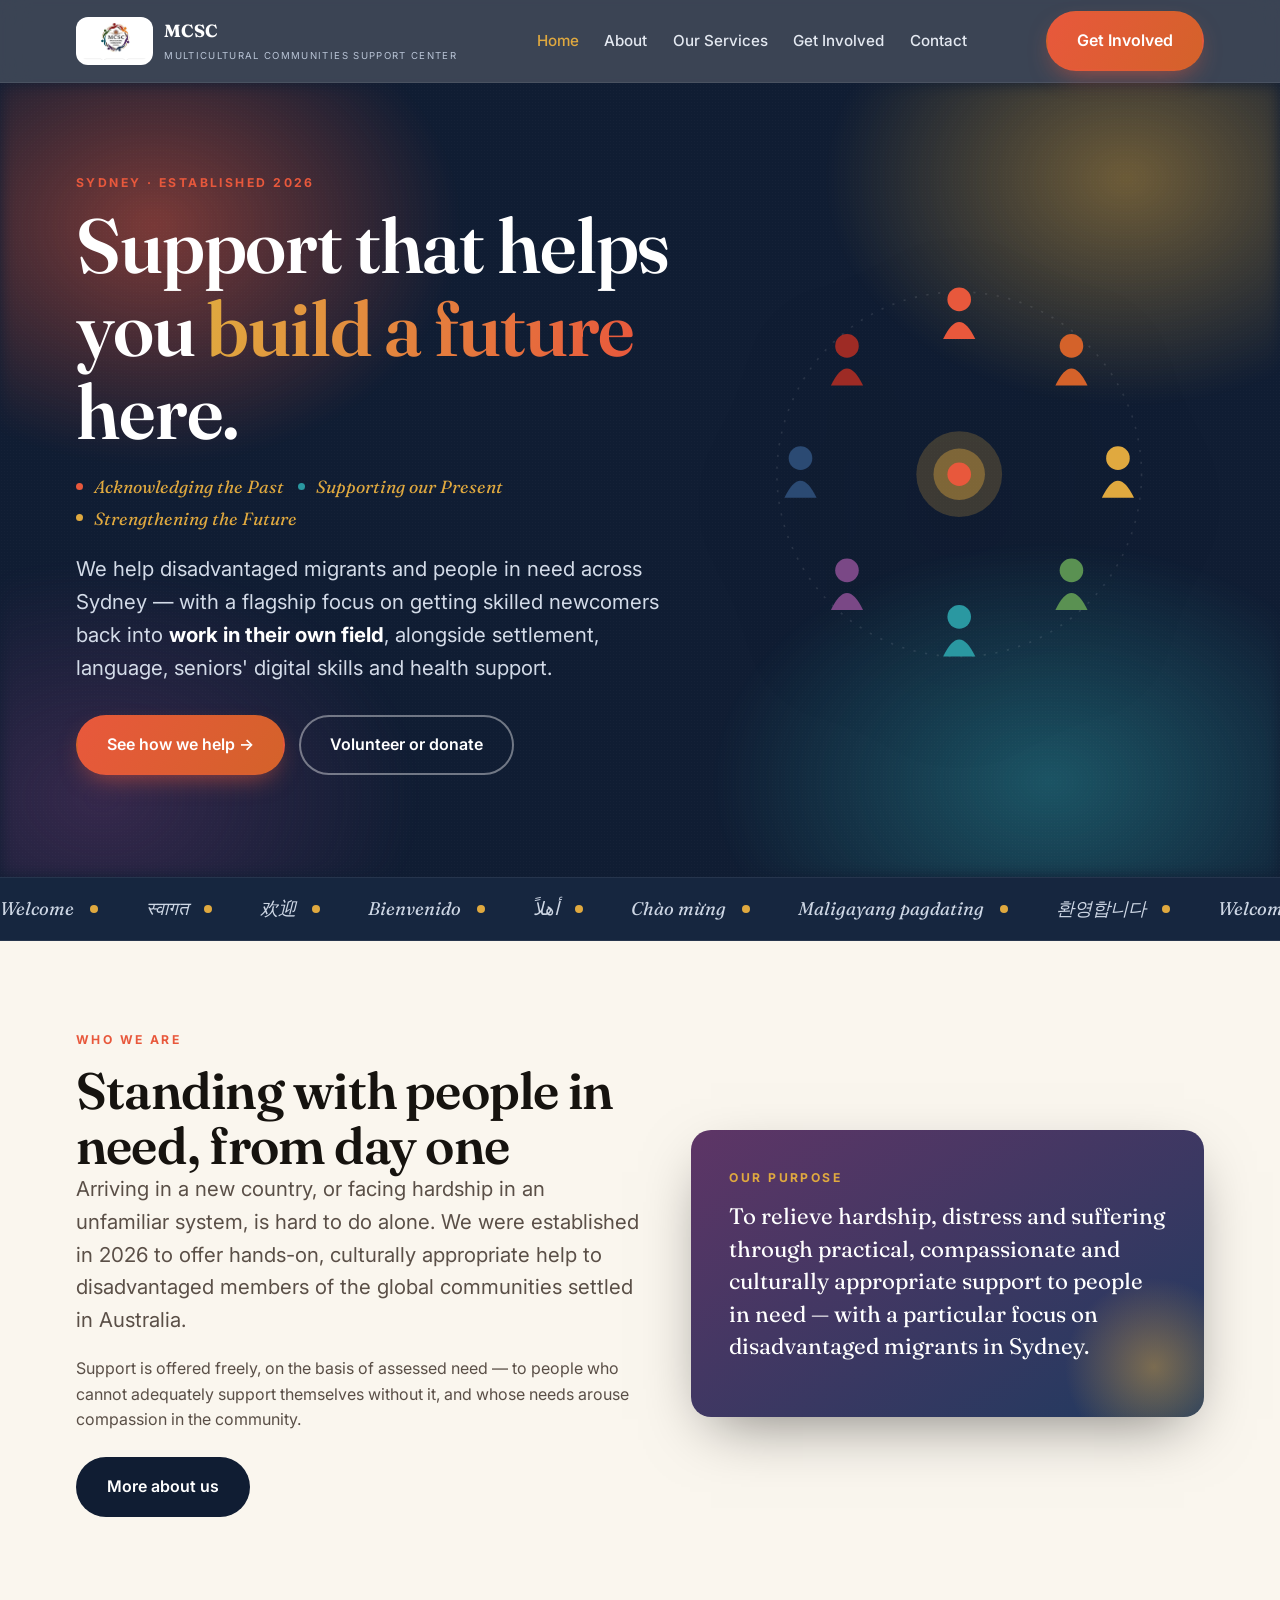
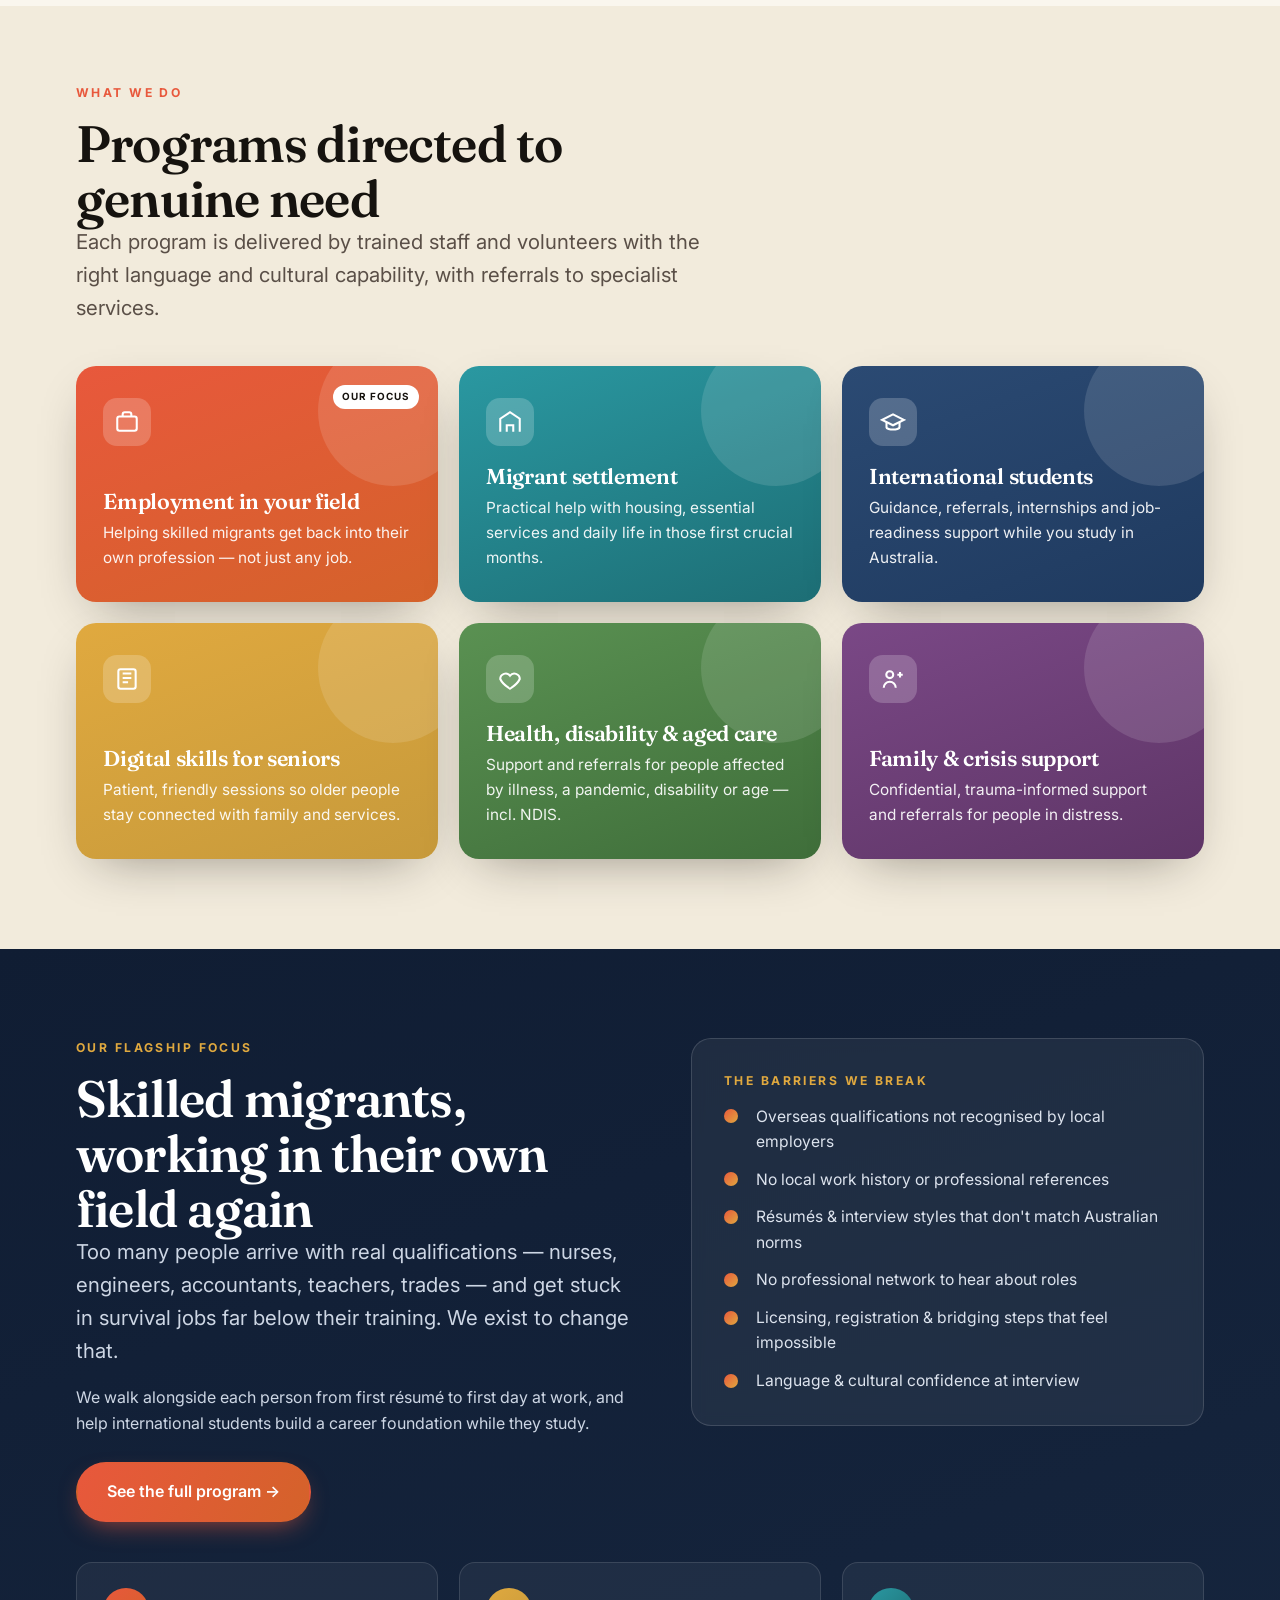
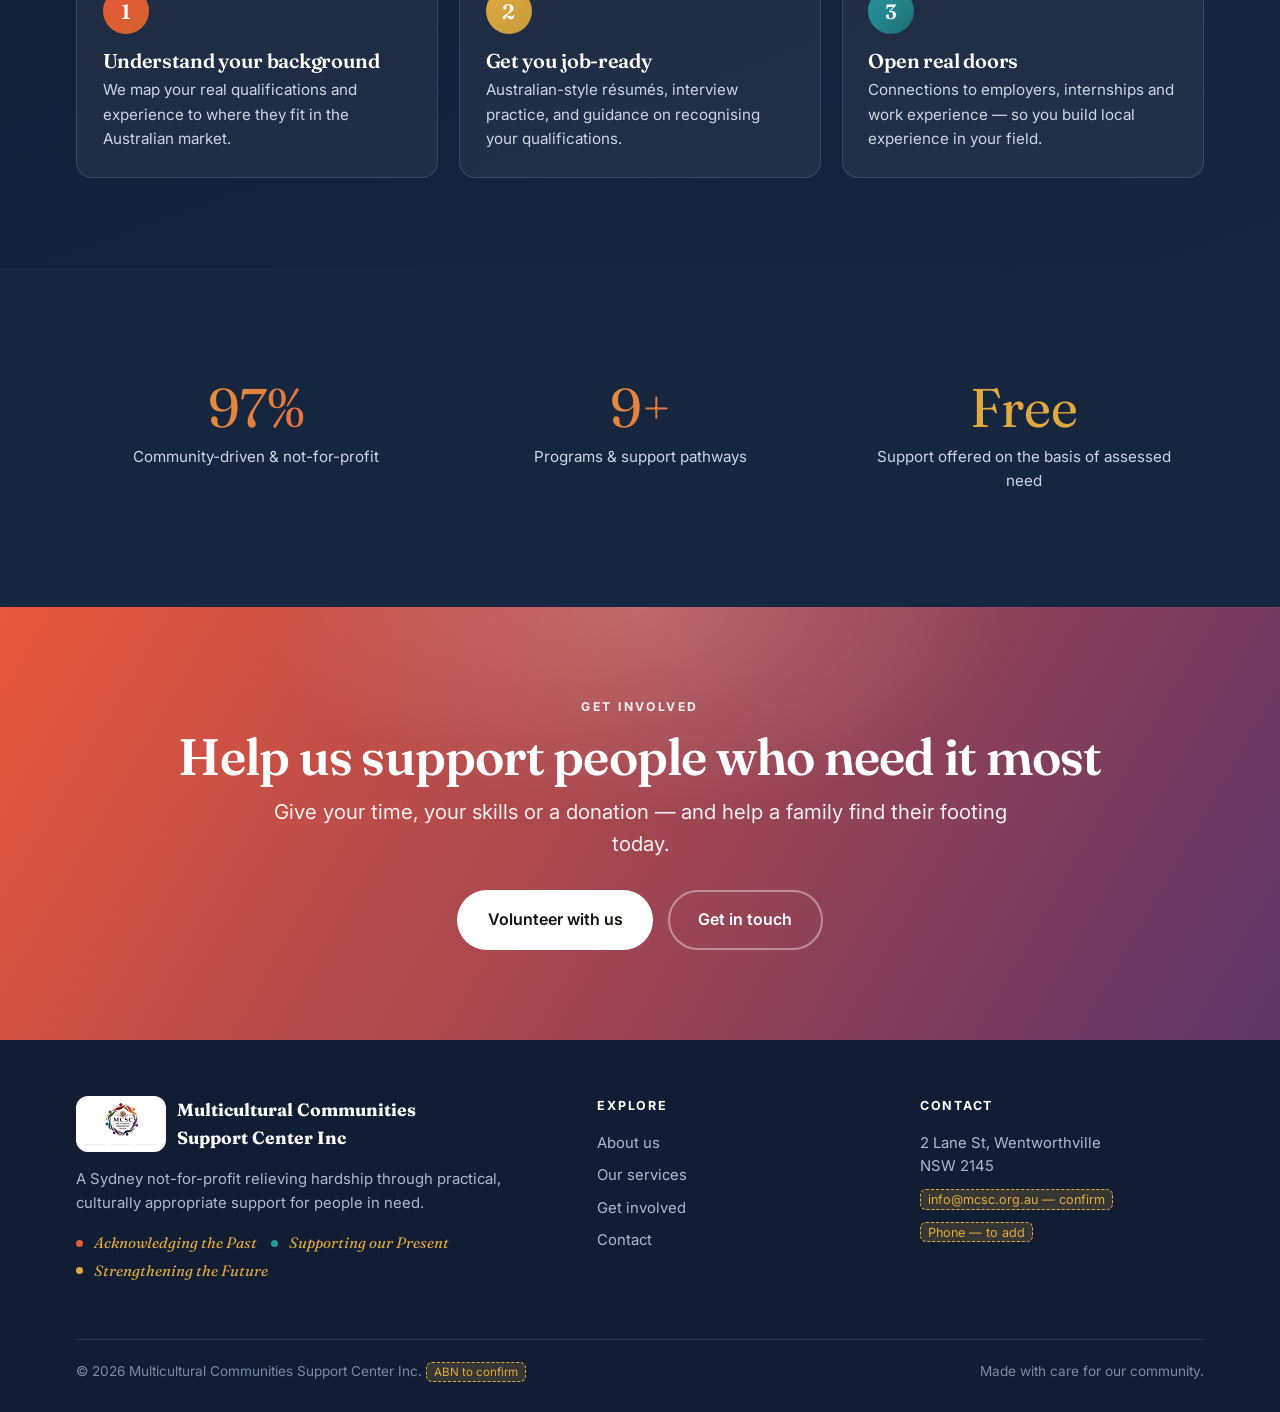
==== index.html @ 93ee3af5 "MCSC website — premium vibrant build, all 5 pages" ====
<!DOCTYPE html>
<html lang="en">
<head>
<meta charset="UTF-8">
<meta name="viewport" content="width=device-width, initial-scale=1">
<title>Multicultural Communities Support Center Inc — Sydney</title>
<meta name="description" content="A vibrant Sydney community organisation helping migrants and people in need — with a flagship focus on helping new arrivals find work in their own field.">
<link rel="preconnect" href="https://fonts.googleapis.com">
<link rel="preconnect" href="https://fonts.gstatic.com" crossorigin>
<link href="https://fonts.googleapis.com/css2?family=Fraunces:opsz,wght@9..144,400;9..144,500;9..144,600;9..144,700&family=Inter:wght@400;500;600;700&display=swap" rel="stylesheet">
<link rel="stylesheet" href="assets/style2.css">
<link rel="icon" href="assets/logo.png">
</head>
<body>

<header class="site-header">
  <nav class="nav" aria-label="Primary">
    <a class="brand" href="index.html">
      <img src="assets/logo.png" alt="MCSC logo">
      <span><b>MCSC</b><small>Multicultural Communities Support Center</small></span>
    </a>
    <ul class="nav-links">
      <li><a href="index.html" class="active">Home</a></li>
      <li><a href="about.html">About</a></li>
      <li><a href="services.html">Our Services</a></li>
      <li><a href="get-involved.html">Get Involved</a></li>
      <li><a href="contact.html">Contact</a></li>
    </ul>
    <a class="btn btn-primary" href="get-involved.html">Get Involved</a>
    <button class="nav-toggle" aria-label="Menu"><span></span><span></span><span></span></button>
  </nav>
</header>

<!-- HERO -->
<div class="hero">
  <div class="mesh"></div>
  <div class="grain"></div>
  <div class="wrap">
    <div>
      <p class="eyebrow">Sydney · Established 2026</p>
      <h1>Support that helps you <span class="accent">build a future</span> here.</h1>
      <p class="motto"><span>Acknowledging the Past</span><span>Supporting our Present</span><span>Strengthening the Future</span></p>
      <p class="lead">We help disadvantaged migrants and people in need across Sydney — with a flagship focus on getting skilled newcomers back into <strong style="color:#fff">work in their own field</strong>, alongside settlement, language, seniors' digital skills and health support.</p>
      <div class="hero-cta">
        <a class="btn btn-primary" href="services.html">See how we help →</a>
        <a class="btn btn-ghost" href="get-involved.html">Volunteer or donate</a>
      </div>
    </div>
    <div class="hero-art" aria-hidden="true">
      <svg viewBox="0 0 420 420" xmlns="http://www.w3.org/2000/svg" role="img" aria-label="A circle of people around a central eye, echoing the MCSC logo">
        <circle cx="210" cy="210" r="170" fill="none" stroke="rgba(255,255,255,.10)" stroke-width="1.5" stroke-dasharray="2 9"/>
        <g class="eye-core" style="transform-box:fill-box;transform-origin:center">
          <circle cx="210" cy="210" r="40" fill="#e0a93f" opacity=".22"/>
          <circle cx="210" cy="210" r="24" fill="#e0a93f" opacity=".4"/>
          <circle cx="210" cy="210" r="11" fill="#e8583c"/>
        </g>
        <g id="ring-people"></g>
      </svg>
    </div>
  </div>
</div>

<!-- CULTURE MARQUEE -->
<div class="strip" aria-hidden="true">
  <div class="track">
    <span>Welcome</span><span>स्वागत</span><span>欢迎</span><span>Bienvenido</span><span>أهلاً</span><span>Chào mừng</span><span>Maligayang pagdating</span><span>환영합니다</span>
    <span>Welcome</span><span>स्वागत</span><span>欢迎</span><span>Bienvenido</span><span>أهلاً</span><span>Chào mừng</span><span>Maligayang pagdating</span><span>환영합니다</span>
  </div>
</div>

<!-- WELCOME -->
<section>
  <div class="wrap split reveal">
    <div>
      <p class="eyebrow">Who we are</p>
      <h2>Standing with people in need, from day one</h2>
      <p class="lead" style="margin-bottom:1.2rem">Arriving in a new country, or facing hardship in an unfamiliar system, is hard to do alone. We were established in 2026 to offer hands-on, culturally appropriate help to disadvantaged members of the global communities settled in Australia.</p>
      <p style="color:var(--ink-soft)">Support is offered freely, on the basis of assessed need — to people who cannot adequately support themselves without it, and whose needs arouse compassion in the community.</p>
      <a class="btn btn-dark" href="about.html" style="margin-top:.5rem">More about us</a>
    </div>
    <div class="purpose-card">
      <p class="eyebrow">Our purpose</p>
      <p class="q">To relieve hardship, distress and suffering through practical, compassionate and culturally appropriate support to people in need — with a particular focus on disadvantaged migrants in Sydney.</p>
    </div>
  </div>
</section>

<!-- PROGRAM TILES -->
<section style="background:var(--paper-2);padding-top:clamp(3rem,6vw,5rem)">
  <div class="wrap">
    <div class="section-head reveal">
      <p class="eyebrow">What we do</p>
      <h2>Programs directed to genuine need</h2>
      <p class="lead">Each program is delivered by trained staff and volunteers with the right language and cultural capability, with referrals to specialist services.</p>
    </div>
    <div class="tiles reveal">
      <a class="tile t-orange" href="services.html#employment">
        <span class="badge">Our focus</span>
        <div class="ic"><svg viewBox="0 0 24 24" fill="none" stroke-width="1.9"><rect x="3" y="7" width="18" height="13" rx="2"/><path d="M8 7V5a2 2 0 0 1 2-2h4a2 2 0 0 1 2 2v2"/></svg></div>
        <h3>Employment in your field</h3>
        <p>Helping skilled migrants get back into their own profession — not just any job.</p>
      </a>
      <a class="tile t-teal" href="services.html">
        <div class="ic"><svg viewBox="0 0 24 24" fill="none" stroke-width="1.9"><path d="M3 21V9l9-6 9 6v12"/><path d="M9 21v-6h6v6"/></svg></div>
        <h3>Migrant settlement</h3>
        <p>Practical help with housing, essential services and daily life in those first crucial months.</p>
      </a>
      <a class="tile t-navy" href="services.html">
        <div class="ic"><svg viewBox="0 0 24 24" fill="none" stroke-width="1.9"><path d="M22 10L12 5 2 10l10 5 10-5z"/><path d="M6 12v5c0 1 3 2 6 2s6-1 6-2v-5"/></svg></div>
        <h3>International students</h3>
        <p>Guidance, referrals, internships and job-readiness support while you study in Australia.</p>
      </a>
      <a class="tile t-gold" href="services.html">
        <div class="ic"><svg viewBox="0 0 24 24" fill="none" stroke-width="1.9"><rect x="4" y="3" width="16" height="18" rx="2"/><path d="M8 7h8M8 11h8M8 15h5"/></svg></div>
        <h3>Digital skills for seniors</h3>
        <p>Patient, friendly sessions so older people stay connected with family and services.</p>
      </a>
      <a class="tile t-green" href="services.html">
        <div class="ic"><svg viewBox="0 0 24 24" fill="none" stroke-width="1.9"><path d="M12 21s-7-4.5-9-9a5 5 0 0 1 9-3 5 5 0 0 1 9 3c-2 4.5-9 9-9 9z"/></svg></div>
        <h3>Health, disability &amp; aged care</h3>
        <p>Support and referrals for people affected by illness, a pandemic, disability or age — incl. NDIS.</p>
      </a>
      <a class="tile t-plum" href="services.html#family">
        <div class="ic"><svg viewBox="0 0 24 24" fill="none" stroke-width="1.9"><circle cx="9" cy="8" r="3.2"/><path d="M3.5 20a5.5 5.5 0 0 1 11 0"/><path d="M16 8h5M18.5 5.5v5"/></svg></div>
        <h3>Family &amp; crisis support</h3>
        <p>Confidential, trauma-informed support and referrals for people in distress.</p>
      </a>
    </div>
  </div>
</section>

<!-- EMPLOYMENT FLAGSHIP -->
<section class="flagship">
  <div class="wrap">
    <div class="split reveal" style="align-items:start">
      <div>
        <p class="eyebrow">Our flagship focus</p>
        <h2>Skilled migrants, working in their own field again</h2>
        <p class="lead" style="margin-bottom:1.1rem">Too many people arrive with real qualifications — nurses, engineers, accountants, teachers, trades — and get stuck in survival jobs far below their training. We exist to change that.</p>
        <p style="color:#cdd6e4">We walk alongside each person from first résumé to first day at work, and help international students build a career foundation while they study.</p>
        <a class="btn btn-primary" href="services.html#employment" style="margin-top:.6rem">See the full program →</a>
      </div>
      <div class="glass">
        <p class="eyebrow" style="color:var(--gold-b)">The barriers we break</p>
        <ul class="checklist">
          <li>Overseas qualifications not recognised by local employers</li>
          <li>No local work history or professional references</li>
          <li>Résumés &amp; interview styles that don't match Australian norms</li>
          <li>No professional network to hear about roles</li>
          <li>Licensing, registration &amp; bridging steps that feel impossible</li>
          <li>Language &amp; cultural confidence at interview</li>
        </ul>
      </div>
    </div>
    <div class="steps reveal">
      <div class="step-card"><div class="n">1</div><h3>Understand your background</h3><p>We map your real qualifications and experience to where they fit in the Australian market.</p></div>
      <div class="step-card"><div class="n">2</div><h3>Get you job-ready</h3><p>Australian-style résumés, interview practice, and guidance on recognising your qualifications.</p></div>
      <div class="step-card"><div class="n">3</div><h3>Open real doors</h3><p>Connections to employers, internships and work experience — so you build local experience in your field.</p></div>
    </div>
  </div>
</section>

<!-- STATS -->
<section style="background:var(--deep-2)">
  <div class="wrap reveal">
    <div class="stats">
      <div class="stat"><div class="n" data-count="100" data-suffix="%">0%</div><div class="l">Community-driven &amp; not-for-profit</div></div>
      <div class="stat"><div class="n" data-count="10" data-suffix="+">0+</div><div class="l">Programs &amp; support pathways</div></div>
      <div class="stat"><div class="n" style="-webkit-text-fill-color:initial;background:none;color:var(--gold-b)">Free</div><div class="l">Support offered on the basis of assessed need</div></div>
    </div>
  </div>
</section>

<!-- CTA -->
<section class="cta-band">
  <div class="wrap reveal">
    <p class="eyebrow" style="color:rgba(255,255,255,.9)">Get involved</p>
    <h2>Help us support people who need it most</h2>
    <p class="lead">Give your time, your skills or a donation — and help a family find their footing today.</p>
    <div class="cta-row">
      <a class="btn btn-dark" href="get-involved.html">Volunteer with us</a>
      <a class="btn btn-ghost" href="contact.html">Get in touch</a>
    </div>
  </div>
</section>

<!-- FOOTER -->
<footer class="site-footer">
  <div class="wrap">
    <div class="foot-grid">
      <div>
        <div class="foot-brand"><img src="assets/logo.png" alt="MCSC logo"><b>Multicultural Communities<br>Support Center Inc</b></div>
        <p>A Sydney not-for-profit relieving hardship through practical, culturally appropriate support for people in need.</p>
        <p class="motto" style="font-size:.95rem;color:var(--gold-b)"><span>Acknowledging the Past</span><span>Supporting our Present</span><span>Strengthening the Future</span></p>
      </div>
      <div>
        <h4>Explore</h4>
        <a href="about.html">About us</a><a href="services.html">Our services</a><a href="get-involved.html">Get involved</a><a href="contact.html">Contact</a>
      </div>
      <div>
        <h4>Contact</h4>
        <a href="#">2 Lane St, Wentworthville<br>NSW 2145</a>
        <a href="mailto:info@mcsc.org.au"><span class="todo">info@mcsc.org.au — confirm</span></a>
        <a href="tel:"><span class="todo">Phone — to add</span></a>
      </div>
    </div>
    <div class="foot-bottom">
      <span>© 2026 Multicultural Communities Support Center Inc. <span class="todo">ABN to confirm</span></span>
      <span>Made with care for our community.</span>
    </div>
  </div>
</footer>

<script src="assets/main2.js"></script>
</body>
</html>
---- assets/style2.css ----
/* ============================================================
   MCSC — v2 "premium vibrant cultural" design system
   ============================================================ */
:root{
  --red:#9e2b25; --coral:#e8583c; --orange:#d4622a; --gold:#c79a3b; --gold-b:#e0a93f;
  --green:#3f6e3a; --teal:#1d6e75; --teal-b:#2a98a1; --plum:#5e3566; --navy:#1f3a5f;
  --ink:#16130f; --ink-soft:#5a4f47;
  --paper:#faf6ee; --paper-2:#f2ebdc; --card:#fffdf9; --line:#e7ddca;
  --deep:#101d33;            /* premium dark base */
  --deep-2:#16263f;
  --maxw:1180px; --radius:20px;
  --shadow-sm:0 2px 8px rgba(20,16,12,.06);
  --shadow:0 18px 50px -22px rgba(20,16,12,.45);
  --shadow-c:0 22px 60px -20px rgba(0,0,0,.5);
  --serif:"Fraunces",Georgia,serif;
  --sans:"Inter",system-ui,-apple-system,Segoe UI,Roboto,sans-serif;
}
*{box-sizing:border-box}
html{scroll-behavior:smooth}
body{margin:0;font-family:var(--sans);color:var(--ink);background:var(--paper);line-height:1.6;-webkit-font-smoothing:antialiased;overflow-x:hidden}
@media (prefers-reduced-motion:reduce){html{scroll-behavior:auto}*{animation:none!important;transition:none!important}}
img{max-width:100%;display:block}
a{color:var(--teal);text-decoration:none}
a:hover{text-decoration:underline}

h1,h2,h3{font-family:var(--serif);font-weight:600;line-height:1.08;letter-spacing:-.015em;margin:0}
h1{font-size:clamp(2.6rem,6vw,5rem);font-weight:600}
h2{font-size:clamp(2rem,4vw,3.2rem)}
h3{font-size:1.25rem}
p{margin:0 0 1rem}
.wrap{max-width:var(--maxw);margin:0 auto;padding:0 26px}
.eyebrow{font-weight:700;font-size:.76rem;letter-spacing:.2em;text-transform:uppercase;margin:0 0 .8rem;color:var(--coral)}
.lead{font-size:clamp(1.05rem,1.6vw,1.3rem);color:var(--ink-soft);max-width:60ch;line-height:1.6}

/* ---- buttons ---- */
.btn{display:inline-flex;align-items:center;gap:.5rem;font-weight:600;font-size:1rem;
  padding:.95rem 1.8rem;border-radius:999px;border:2px solid transparent;cursor:pointer;
  transition:transform .18s ease,box-shadow .18s ease,background .18s ease}
.btn:hover{text-decoration:none;transform:translateY(-2px)}
.btn-primary{background:linear-gradient(120deg,var(--coral),var(--orange));color:#fff;box-shadow:0 10px 26px -10px rgba(232,88,60,.7)}
.btn-primary:hover{box-shadow:0 16px 34px -10px rgba(232,88,60,.8)}
.btn-ghost{background:transparent;color:#fff;border-color:rgba(255,255,255,.4)}
.btn-ghost:hover{border-color:#fff;background:rgba(255,255,255,.08)}
.btn-dark{background:var(--deep);color:#fff}
.btn-dark:hover{background:var(--deep-2)}

/* ---- header ---- */
.site-header{position:sticky;top:0;z-index:60;background:rgba(16,29,51,.82);backdrop-filter:blur(14px) saturate(140%);border-bottom:1px solid rgba(255,255,255,.08)}
.nav{display:flex;align-items:center;justify-content:space-between;gap:1rem;max-width:var(--maxw);margin:0 auto;padding:.7rem 26px}
.brand{display:flex;align-items:center;gap:.7rem;color:#fff}
.brand:hover{text-decoration:none}
.brand img{height:48px;background:#fff;border-radius:12px;padding:5px}
.brand b{font-family:var(--serif);font-size:1.1rem;line-height:1;color:#fff}
.brand small{display:block;font-size:.6rem;letter-spacing:.14em;text-transform:uppercase;color:#b9c4d6;margin-top:4px}
.nav-links{display:flex;gap:1.6rem;list-style:none;margin:0;padding:0}
.nav-links a{color:#e4e9f1;font-size:.95rem;font-weight:500}
.nav-links a:hover,.nav-links a.active{color:var(--gold-b);text-decoration:none}
.nav-toggle{display:none;background:none;border:0;cursor:pointer;padding:8px}
.nav-toggle span{display:block;width:24px;height:2px;background:#fff;margin:5px 0;transition:.2s}
@media(max-width:920px){
  .nav-links,.nav .btn{display:none}
  .nav-toggle{display:block}
  .nav.open .nav-links{display:flex;flex-direction:column;position:absolute;top:100%;left:0;right:0;background:var(--deep);padding:1.2rem 26px;gap:1.1rem;border-bottom:1px solid rgba(255,255,255,.1)}
}

/* ---- HERO ---- */
.hero{position:relative;background:var(--deep);color:#fff;overflow:hidden;padding:clamp(3rem,7vw,6rem) 0 clamp(3.5rem,8vw,7rem)}
.hero .mesh{position:absolute;inset:0;z-index:0;opacity:.9;
  background:
   radial-gradient(40% 50% at 12% 18%,rgba(232,88,60,.55),transparent 60%),
   radial-gradient(38% 46% at 88% 12%,rgba(224,169,63,.5),transparent 62%),
   radial-gradient(44% 50% at 82% 88%,rgba(42,152,161,.5),transparent 60%),
   radial-gradient(40% 48% at 8% 90%,rgba(94,53,102,.55),transparent 62%);
  filter:blur(8px);animation:meshmove 18s ease-in-out infinite alternate}
@keyframes meshmove{0%{transform:scale(1) translate(0,0)}100%{transform:scale(1.12) translate(-2%,1%)}}
.hero .grain{position:absolute;inset:0;z-index:1;opacity:.5;
  background:radial-gradient(rgba(255,255,255,.04) 1px,transparent 1px);background-size:3px 3px}
.hero .wrap{position:relative;z-index:2;display:grid;grid-template-columns:1.1fr .9fr;gap:2.5rem;align-items:center}
.hero h1{margin-bottom:1.2rem}
.hero h1 .accent{background:linear-gradient(100deg,var(--gold-b),var(--coral));-webkit-background-clip:text;background-clip:text;-webkit-text-fill-color:transparent}
.motto{font-family:var(--serif);font-style:italic;font-size:1.1rem;color:var(--gold-b);margin:0 0 1.3rem;display:flex;flex-wrap:wrap;gap:.2rem .9rem}
.motto span{position:relative;padding-left:1.1rem}
.motto span::before{content:"";position:absolute;left:0;top:.55em;width:7px;height:7px;border-radius:50%}
.motto span:nth-child(1)::before{background:var(--coral)}
.motto span:nth-child(2)::before{background:var(--teal-b)}
.motto span:nth-child(3)::before{background:var(--gold-b)}
.hero .lead{color:#d3dbe8;margin-bottom:1.9rem}
.hero-cta{display:flex;flex-wrap:wrap;gap:.9rem}
.hero-art{display:flex;justify-content:center}
.hero-art svg{width:min(460px,92%);height:auto;filter:drop-shadow(0 30px 50px rgba(0,0,0,.4))}
@media(max-width:920px){.hero .wrap{grid-template-columns:1fr;text-align:center}.hero-art{order:-1}.motto{justify-content:center}.hero-cta{justify-content:center}.hero .lead{margin-left:auto;margin-right:auto}}

/* hero ring animation */
.ring-fig{transform-box:fill-box;transform-origin:center;animation:bob 5s ease-in-out infinite}
@keyframes bob{0%,100%{transform:translateY(0)}50%{transform:translateY(-7px)}}
.eye-core{animation:pulse 4s ease-in-out infinite}
@keyframes pulse{0%,100%{transform:scale(1);opacity:1}50%{transform:scale(1.12);opacity:.85}}

/* ---- section scaffolding ---- */
section{padding:clamp(3.5rem,7vw,6rem) 0}
.section-head{max-width:64ch;margin:0 0 2.6rem}
.reveal{opacity:0;transform:translateY(26px);transition:opacity .7s ease,transform .7s ease}
.reveal.in{opacity:1;transform:none}

/* ---- marquee strip of cultures/colours ---- */
.strip{background:var(--deep-2);overflow:hidden;padding:1rem 0;border-block:1px solid rgba(255,255,255,.07)}
.strip .track{display:flex;gap:3rem;white-space:nowrap;animation:scroll 26s linear infinite;width:max-content}
.strip span{font-family:var(--serif);font-style:italic;font-size:1.15rem;color:#cdd6e4;display:inline-flex;align-items:center;gap:1rem}
.strip span::after{content:"";width:8px;height:8px;border-radius:50%;background:var(--gold-b)}
@keyframes scroll{to{transform:translateX(-50%)}}

/* ---- welcome split ---- */
.split{display:grid;grid-template-columns:1.05fr .95fr;gap:3rem;align-items:center}
@media(max-width:860px){.split{grid-template-columns:1fr;gap:2rem}}
.purpose-card{position:relative;background:linear-gradient(150deg,var(--plum),var(--navy));color:#fff;border-radius:var(--radius);padding:2.4rem;box-shadow:var(--shadow-c);overflow:hidden}
.purpose-card::after{content:"";position:absolute;right:-40px;bottom:-40px;width:180px;height:180px;border-radius:50%;background:radial-gradient(circle,rgba(224,169,63,.45),transparent 70%)}
.purpose-card .q{font-family:var(--serif);font-size:1.4rem;line-height:1.45;position:relative;z-index:1}
.purpose-card .eyebrow{color:var(--gold-b)}

/* ---- PROGRAM TILES: each owns a colour ---- */
.tiles{display:grid;grid-template-columns:repeat(3,1fr);gap:1.3rem}
@media(max-width:880px){.tiles{grid-template-columns:1fr 1fr}}
@media(max-width:560px){.tiles{grid-template-columns:1fr}}
.tile{position:relative;border-radius:var(--radius);padding:2rem 1.7rem;color:#fff;overflow:hidden;min-height:230px;display:flex;flex-direction:column;justify-content:flex-end;box-shadow:var(--shadow);transition:transform .25s ease,box-shadow .25s ease;isolation:isolate}
.tile:hover{transform:translateY(-6px);box-shadow:0 30px 60px -20px rgba(0,0,0,.5);text-decoration:none}
.tile::before{content:"";position:absolute;inset:0;z-index:-1;background:linear-gradient(160deg,var(--c1),var(--c2))}
.tile::after{content:"";position:absolute;right:-30px;top:-30px;width:150px;height:150px;border-radius:50%;background:rgba(255,255,255,.12);z-index:-1}
.tile .ic{width:48px;height:48px;border-radius:14px;background:rgba(255,255,255,.2);display:grid;place-items:center;margin-bottom:auto}
.tile .ic svg{width:26px;height:26px;stroke:#fff}
.tile h3{color:#fff;margin:1.2rem 0 .5rem;font-size:1.35rem}
.tile p{color:rgba(255,255,255,.92);font-size:.96rem;margin:0}
.tile .badge{position:absolute;top:1.2rem;right:1.2rem;background:#fff;color:var(--ink);font-size:.62rem;font-weight:700;letter-spacing:.1em;text-transform:uppercase;padding:.25rem .6rem;border-radius:999px}
.t-orange{--c1:var(--coral);--c2:var(--orange)}
.t-teal{--c1:var(--teal-b);--c2:var(--teal)}
.t-navy{--c1:#2b4a73;--c2:var(--navy)}
.t-gold{--c1:var(--gold-b);--c2:var(--gold)}
.t-green{--c1:#5a9152;--c2:var(--green)}
.t-plum{--c1:#7a4886;--c2:var(--plum)}
.tile.big{grid-column:span 1}

/* ---- employment flagship ---- */
.flagship{background:linear-gradient(160deg,var(--deep),var(--deep-2));color:#fff}
.flagship .eyebrow{color:var(--gold-b)}
.flagship h2{color:#fff}
.flagship .lead{color:#cdd6e4}
.glass{background:rgba(255,255,255,.06);border:1px solid rgba(255,255,255,.14);border-radius:var(--radius);padding:2rem;backdrop-filter:blur(6px)}
.checklist{list-style:none;margin:0;padding:0;display:grid;gap:.8rem}
.checklist li{position:relative;padding-left:2rem;color:#dde4ee;font-size:.98rem}
.checklist li::before{content:"";position:absolute;left:0;top:.35rem;width:14px;height:14px;border-radius:50%;background:linear-gradient(135deg,var(--coral),var(--gold-b))}
.steps{display:grid;grid-template-columns:repeat(3,1fr);gap:1.3rem;margin-top:2.5rem}
@media(max-width:760px){.steps{grid-template-columns:1fr}}
.step-card{background:rgba(255,255,255,.05);border:1px solid rgba(255,255,255,.12);border-radius:16px;padding:1.6rem}
.step-card .n{width:46px;height:46px;border-radius:50%;display:grid;place-items:center;font-family:var(--serif);font-size:1.3rem;font-weight:600;color:#fff;margin-bottom:1rem}
.step-card:nth-child(1) .n{background:linear-gradient(135deg,var(--coral),var(--orange))}
.step-card:nth-child(2) .n{background:linear-gradient(135deg,var(--gold-b),var(--gold))}
.step-card:nth-child(3) .n{background:linear-gradient(135deg,var(--teal-b),var(--teal))}
.step-card h3{color:#fff;margin:0 0 .4rem}
.step-card p{color:#cdd6e4;margin:0;font-size:.95rem}

/* ---- stats with counters ---- */
.stats{display:grid;grid-template-columns:repeat(3,1fr);gap:1.5rem}
@media(max-width:600px){.stats{grid-template-columns:1fr}}
.stat{text-align:center;padding:1.5rem}
.stat .n{font-family:var(--serif);font-size:clamp(2.4rem,5vw,3.4rem);line-height:1;background:linear-gradient(120deg,var(--gold-b),var(--coral));-webkit-background-clip:text;background-clip:text;-webkit-text-fill-color:transparent}
.stat .l{color:#cdd6e4;margin-top:.6rem;font-size:.95rem}

/* ---- CTA ---- */
.cta-band{position:relative;background:linear-gradient(120deg,var(--coral),var(--plum));color:#fff;text-align:center;overflow:hidden}
.cta-band::before{content:"";position:absolute;inset:0;background:radial-gradient(50% 80% at 50% 0%,rgba(255,255,255,.18),transparent 60%)}
.cta-band .wrap{position:relative;z-index:1}
.cta-band h2{color:#fff;margin-bottom:.7rem}
.cta-band .lead{color:rgba(255,255,255,.92);margin:0 auto 1.8rem}
.cta-row{display:flex;gap:.9rem;justify-content:center;flex-wrap:wrap}

/* ---- footer ---- */
.site-footer{background:var(--deep);color:#aebbcd;padding:3.5rem 0 1.8rem;font-size:.93rem}
.site-footer h4{color:#fff;font-family:var(--sans);font-size:.78rem;letter-spacing:.14em;text-transform:uppercase;margin:0 0 1rem}
.foot-grid{display:grid;grid-template-columns:1.7fr 1fr 1fr;gap:2.4rem}
@media(max-width:760px){.foot-grid{grid-template-columns:1fr;gap:1.8rem}}
.foot-grid a{color:#aebbcd;display:block;margin-bottom:.55rem}
.foot-grid a:hover{color:#fff}
.foot-brand{display:flex;align-items:center;gap:.7rem;margin-bottom:1rem}
.foot-brand img{height:56px;background:#fff;border-radius:12px;padding:6px}
.foot-brand b{color:#fff;font-family:var(--serif);font-size:1.1rem}
.foot-bottom{border-top:1px solid rgba(255,255,255,.12);margin-top:2.2rem;padding-top:1.3rem;display:flex;justify-content:space-between;flex-wrap:wrap;gap:.6rem;color:#7e8ba0;font-size:.85rem}
.todo{background:rgba(224,169,63,.18);border:1px dashed var(--gold-b);color:#e0a93f;padding:.12rem .45rem;border-radius:6px;font-size:.85em}

/* ---- interior page hero ---- */
.page-hero{position:relative;background:var(--deep);color:#fff;overflow:hidden;padding:clamp(2.6rem,6vw,4.4rem) 0 clamp(2.4rem,5vw,3.6rem)}
.page-hero .mesh{position:absolute;inset:0;z-index:0;opacity:.8;background:radial-gradient(40% 60% at 15% 20%,rgba(232,88,60,.5),transparent 60%),radial-gradient(40% 60% at 85% 80%,rgba(42,152,161,.5),transparent 60%);filter:blur(10px);animation:meshmove 18s ease-in-out infinite alternate}
.page-hero .grain{position:absolute;inset:0;z-index:1;opacity:.4;background:radial-gradient(rgba(255,255,255,.04) 1px,transparent 1px);background-size:3px 3px}
.page-hero .wrap{position:relative;z-index:2}
.page-hero h1{margin:.2rem 0 .7rem;font-size:clamp(2.2rem,4.5vw,3.4rem)}
.page-hero .lead{color:#d3dbe8}
.page-hero .motto{margin-bottom:1rem}

/* ---- content blocks ---- */
.panel{background:var(--card);border:1px solid var(--line);border-radius:var(--radius);padding:2rem;box-shadow:var(--shadow-sm)}
.values{list-style:none;margin:0;padding:0;display:grid;gap:1.1rem}
.values li{display:flex;gap:1.1rem;align-items:flex-start}
.values .dot{flex:none;width:16px;height:16px;border-radius:50%;margin-top:.4rem}
.values b{display:block;font-family:var(--serif);font-size:1.15rem}
.values span{color:var(--ink-soft)}
.team{display:grid;grid-template-columns:repeat(4,1fr);gap:1.3rem}
@media(max-width:820px){.team{grid-template-columns:1fr 1fr}}
.member{text-align:center}
.member .av{width:92px;height:92px;border-radius:50%;margin:0 auto .8rem;display:grid;place-items:center;font-family:var(--serif);font-size:1.7rem;color:#fff;box-shadow:var(--shadow-sm)}
.member b{display:block;font-family:var(--serif);font-size:1.1rem}
.member span{font-size:.86rem;color:var(--ink-soft)}
.vm-card{background:linear-gradient(150deg,var(--c1),var(--c2));color:#fff;border-radius:var(--radius);padding:2.2rem;box-shadow:var(--shadow)}
.vm-card .eyebrow{color:rgba(255,255,255,.85)}
.vm-card .q{font-family:var(--serif);font-size:1.25rem;line-height:1.45}
.field{margin-bottom:1.1rem}
.field label{display:block;font-size:.9rem;font-weight:600;margin-bottom:.4rem}
.field input,.field select,.field textarea{width:100%;padding:.8rem .9rem;border:1.5px solid var(--line);border-radius:12px;font-family:inherit;font-size:.97rem;background:#fff;color:var(--ink)}
.field input:focus,.field select:focus,.field textarea:focus{outline:2px solid var(--teal-b);outline-offset:1px;border-color:var(--teal-b)}
.safe-note{border:1px solid var(--line);border-left:6px solid var(--coral);background:#fff;border-radius:var(--radius);padding:1.4rem 1.5rem;box-shadow:var(--shadow-sm)}
.safe-note h3{margin:0 0 .5rem;color:var(--red)}
.safe-note p{margin:0 0 .6rem;color:var(--ink-soft);font-size:.95rem}
.quick-exit{position:fixed;right:18px;bottom:18px;z-index:90;background:var(--coral);color:#fff;border:0;border-radius:999px;padding:.8rem 1.2rem;font-weight:600;font-size:.92rem;cursor:pointer;box-shadow:0 10px 28px -6px rgba(0,0,0,.45)}
.quick-exit:hover{background:var(--red)}
.svc-feature{display:grid;grid-template-columns:1.1fr .9fr;gap:2.4rem;align-items:start}
@media(max-width:860px){.svc-feature{grid-template-columns:1fr}}
.icard{position:relative;background:var(--card);border:1px solid var(--line);border-radius:var(--radius);padding:1.8rem;box-shadow:var(--shadow-sm);overflow:hidden}
.icard::before{content:"";position:absolute;left:0;top:0;bottom:0;width:6px;background:linear-gradient(var(--c1),var(--c2))}
.icard .ic{width:46px;height:46px;border-radius:13px;display:grid;place-items:center;margin-bottom:1rem;background:linear-gradient(145deg,var(--c1),var(--c2))}
.icard .ic svg{width:24px;height:24px;stroke:#fff}
.icard h3{margin:.1rem 0 .5rem}
.icard p{color:var(--ink-soft);font-size:.96rem;margin:0}
.grid2{display:grid;grid-template-columns:1fr 1fr;gap:1.4rem}
@media(max-width:700px){.grid2{grid-template-columns:1fr}}
.cta-band .btn-dark{background:#fff;color:var(--ink)}
.cta-band .btn-dark:hover{background:var(--paper-2)}
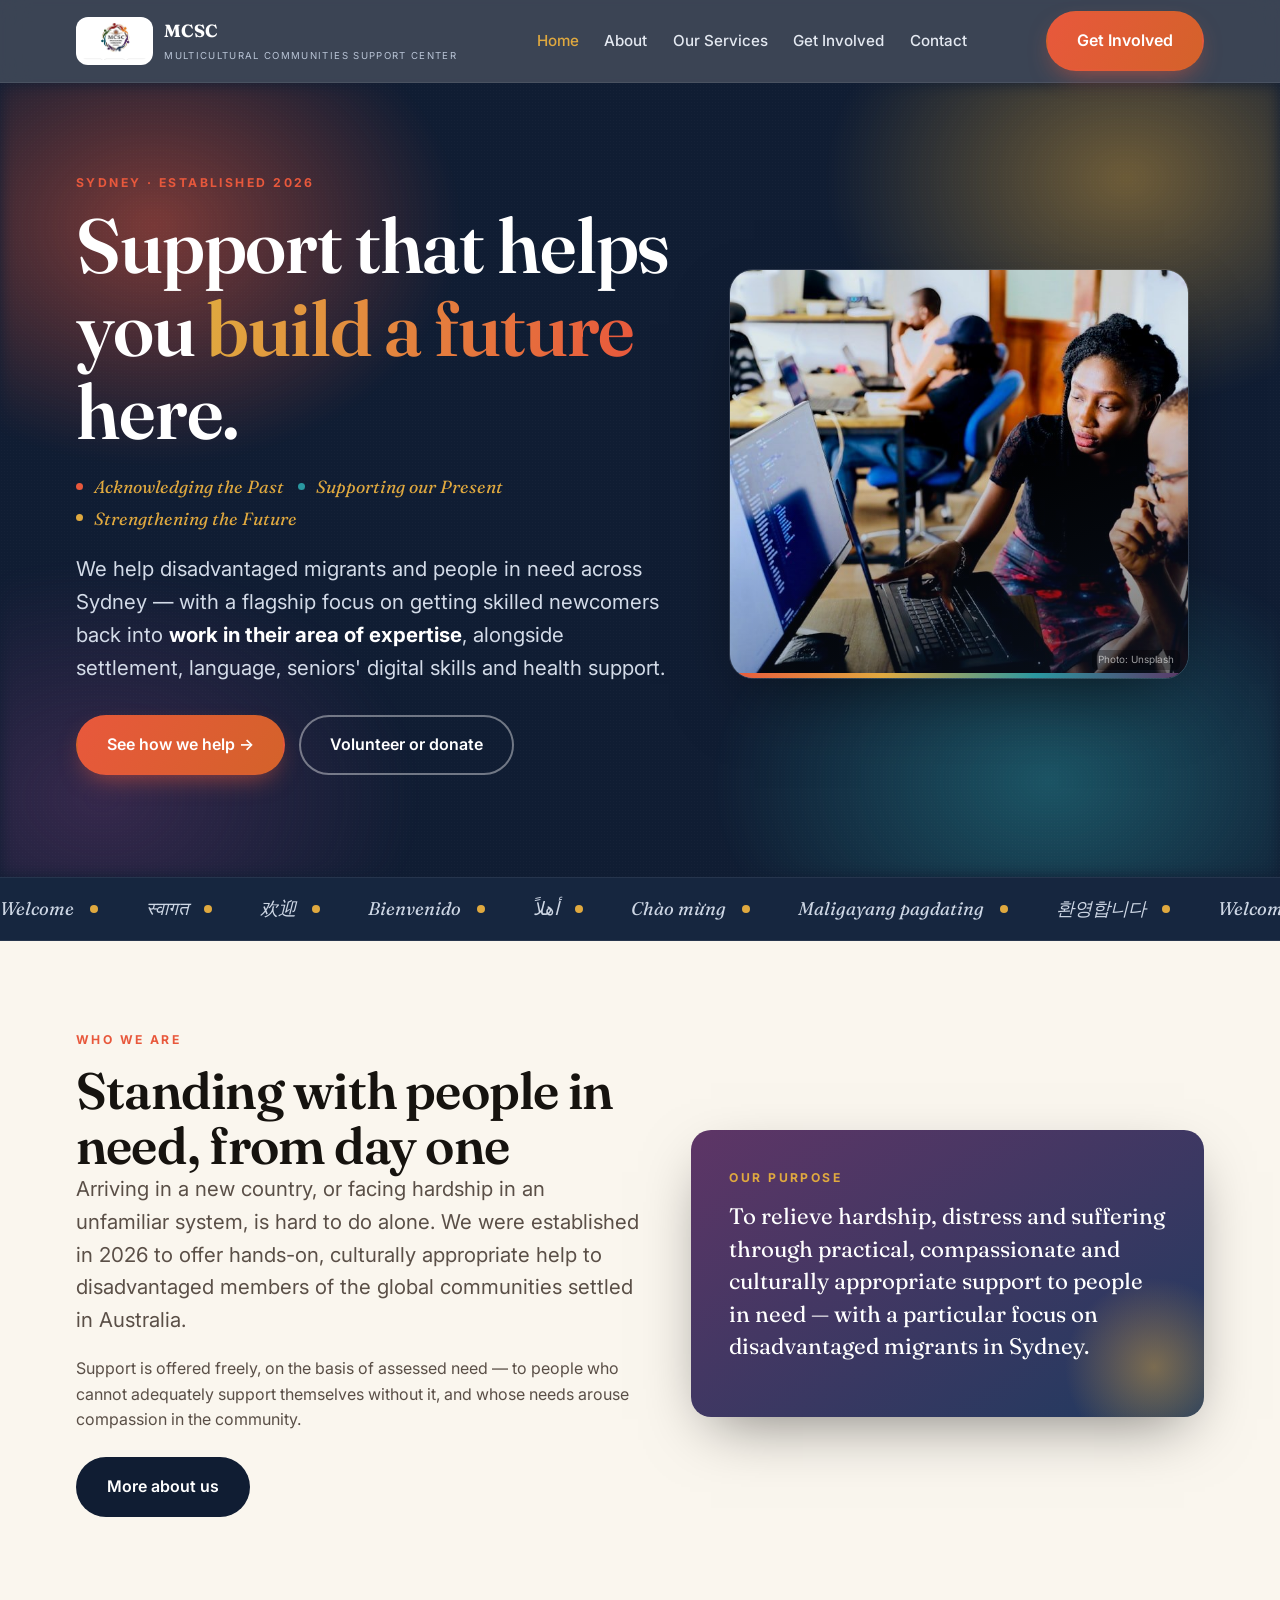
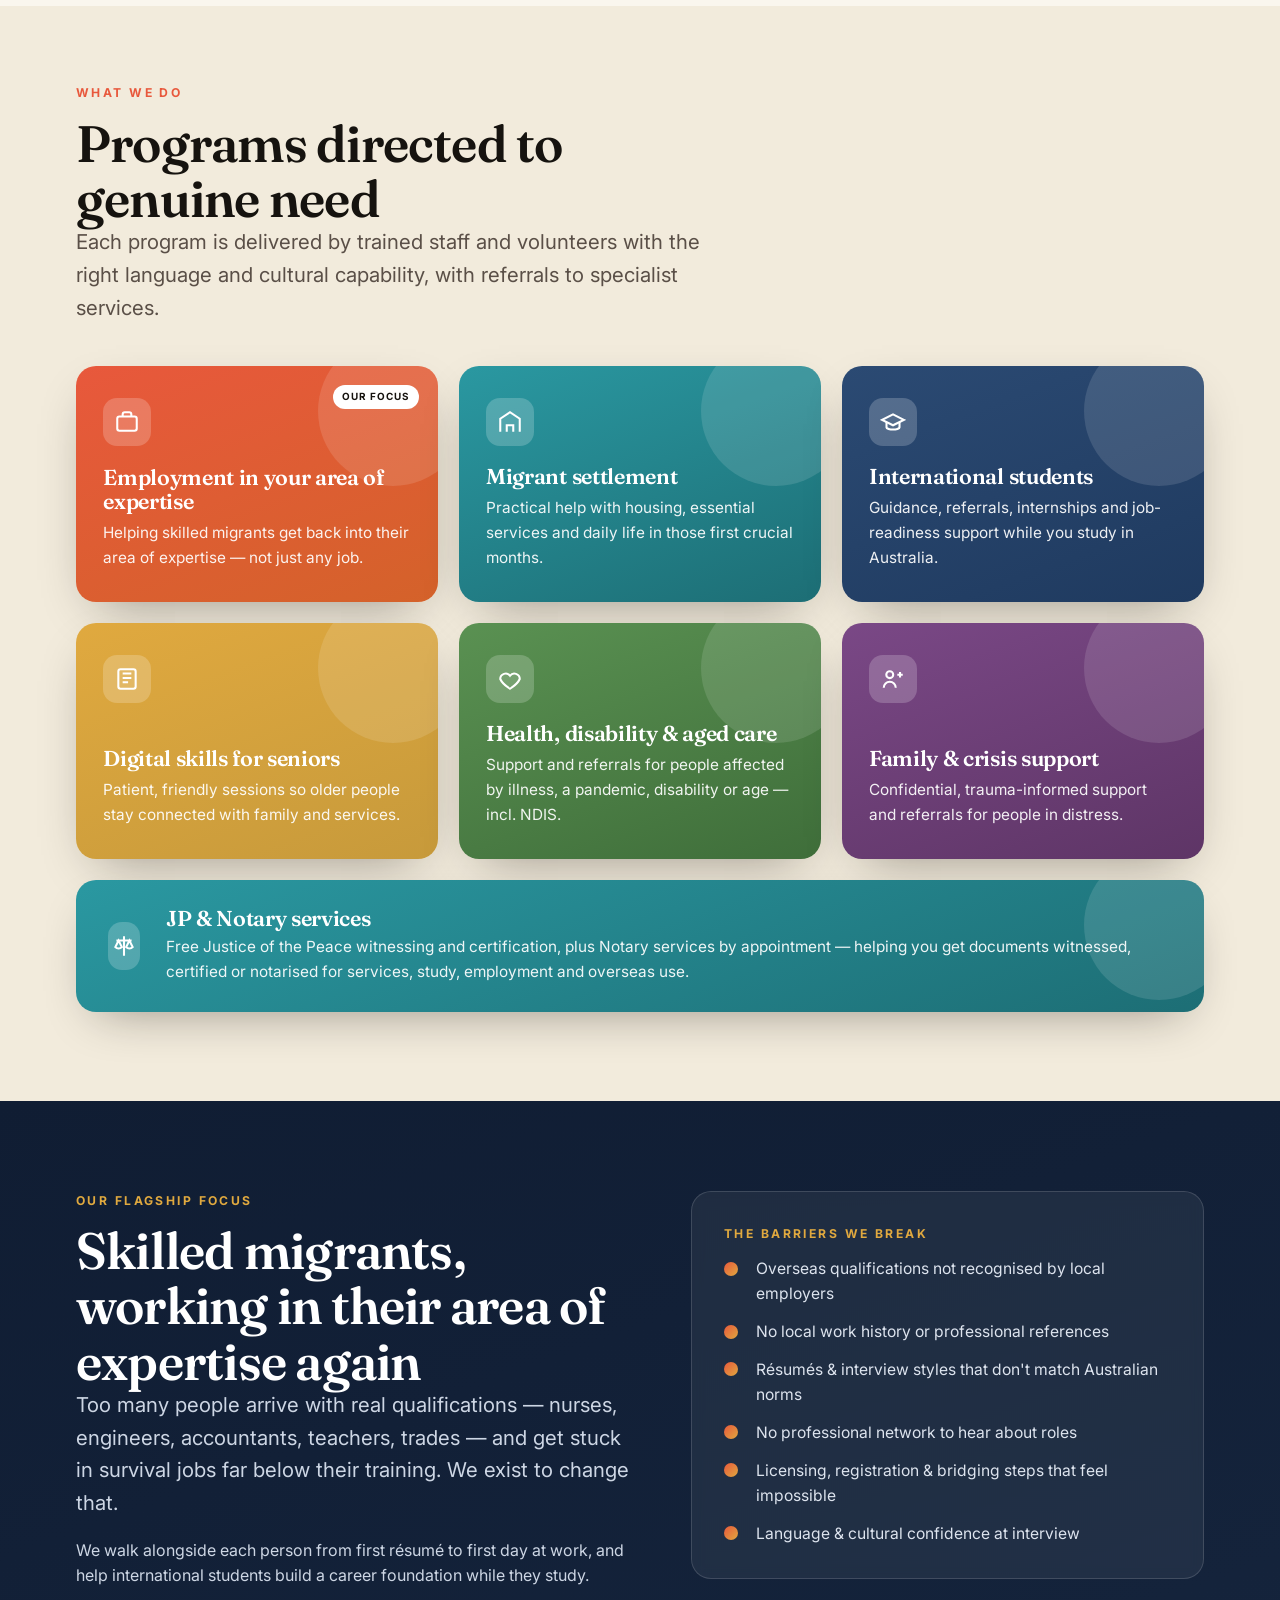
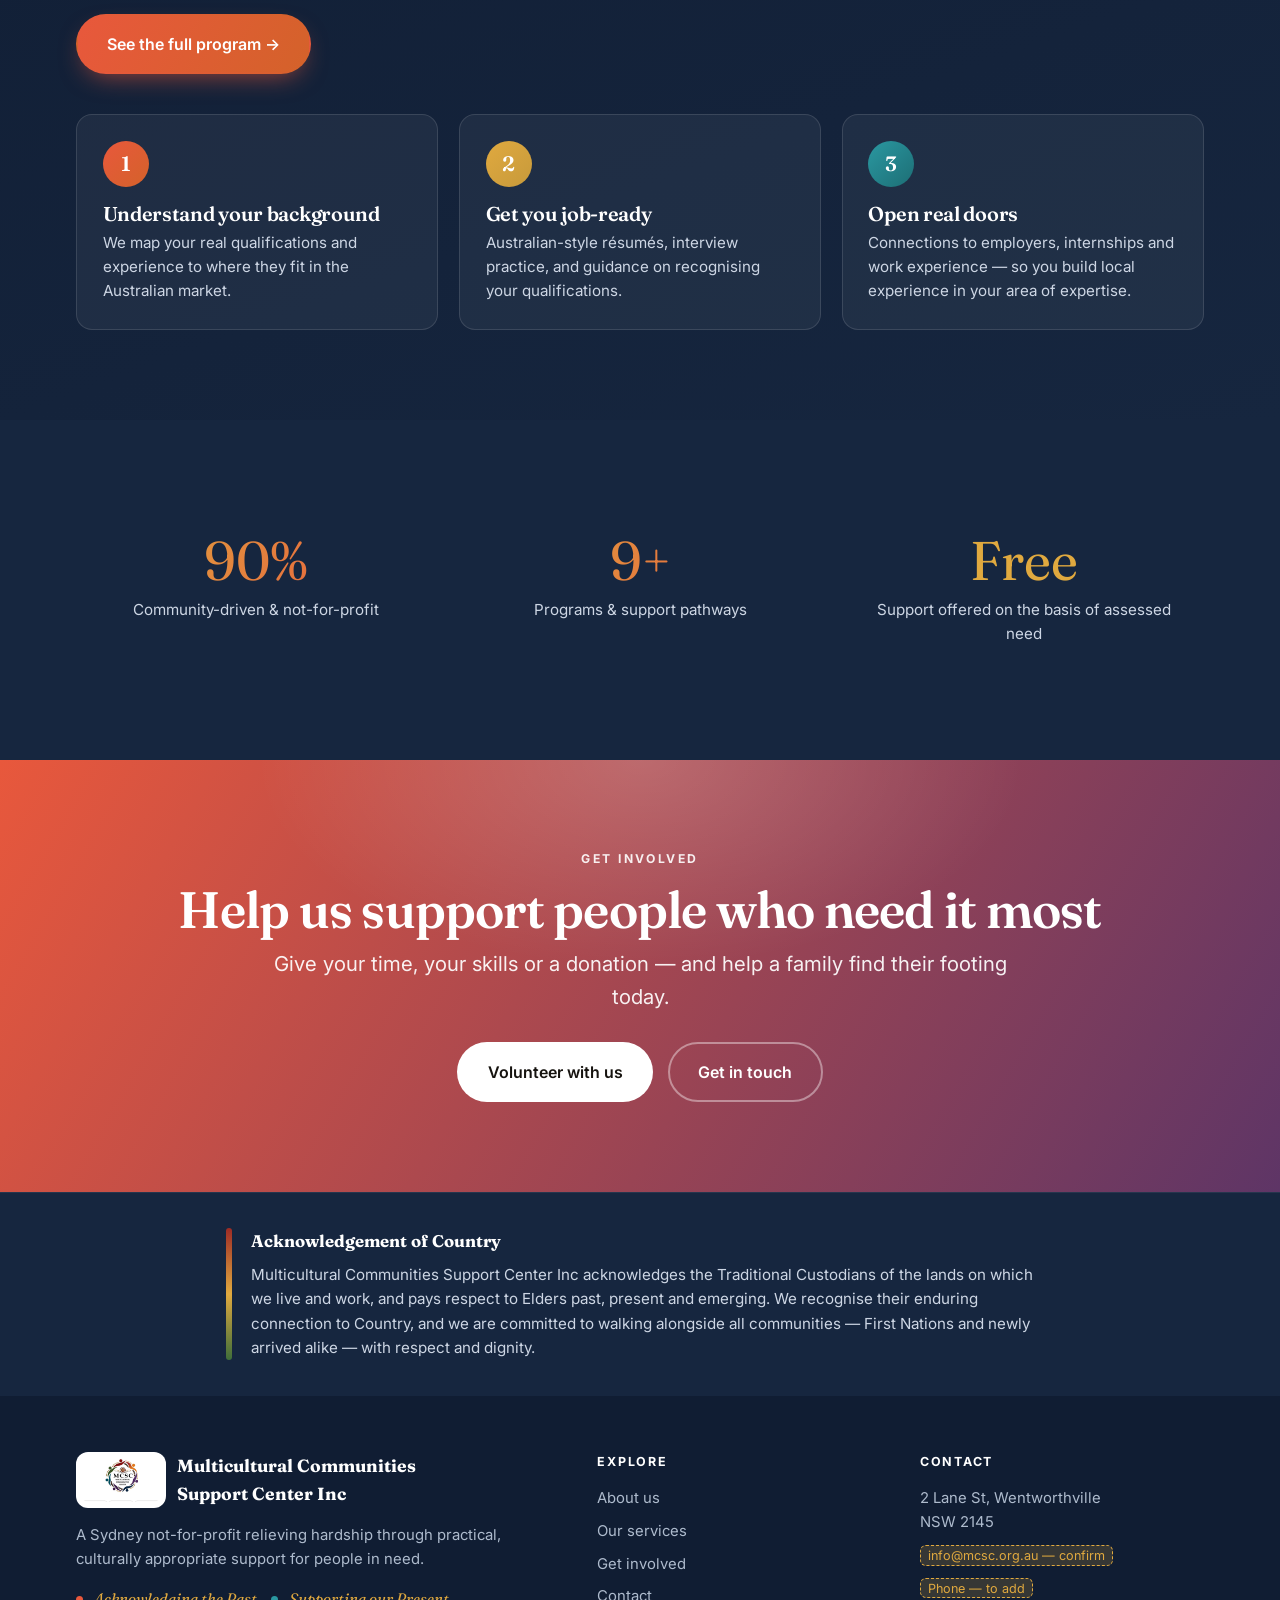
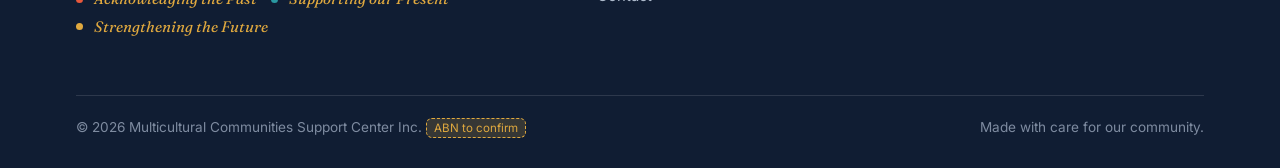
==== commit 3e118344: "Add JP & Notary services; change wording to 'area of expertise'" ====
--- a/index.html
+++ b/index.html
@@ -4,7 +4,7 @@
 <meta charset="UTF-8">
 <meta name="viewport" content="width=device-width, initial-scale=1">
 <title>Multicultural Communities Support Center Inc — Sydney</title>
-<meta name="description" content="A vibrant Sydney community organisation helping migrants and people in need — with a flagship focus on helping new arrivals find work in their own field.">
+<meta name="description" content="A vibrant Sydney community organisation helping migrants and people in need — with a flagship focus on helping new arrivals finding employment in their area of expertise.">
 <link rel="preconnect" href="https://fonts.googleapis.com">
 <link rel="preconnect" href="https://fonts.gstatic.com" crossorigin>
 <link href="https://fonts.googleapis.com/css2?family=Fraunces:opsz,wght@9..144,400;9..144,500;9..144,600;9..144,700&family=Inter:wght@400;500;600;700&display=swap" rel="stylesheet">
@@ -40,22 +40,17 @@
       <p class="eyebrow">Sydney · Established 2026</p>
       <h1>Support that helps you <span class="accent">build a future</span> here.</h1>
       <p class="motto"><span>Acknowledging the Past</span><span>Supporting our Present</span><span>Strengthening the Future</span></p>
-      <p class="lead">We help disadvantaged migrants and people in need across Sydney — with a flagship focus on getting skilled newcomers back into <strong style="color:#fff">work in their own field</strong>, alongside settlement, language, seniors' digital skills and health support.</p>
+      <p class="lead">We help disadvantaged migrants and people in need across Sydney — with a flagship focus on getting skilled newcomers back into <strong style="color:#fff">work in their area of expertise</strong>, alongside settlement, language, seniors' digital skills and health support.</p>
       <div class="hero-cta">
         <a class="btn btn-primary" href="services.html">See how we help →</a>
         <a class="btn btn-ghost" href="get-involved.html">Volunteer or donate</a>
       </div>
     </div>
-    <div class="hero-art" aria-hidden="true">
-      <svg viewBox="0 0 420 420" xmlns="http://www.w3.org/2000/svg" role="img" aria-label="A circle of people around a central eye, echoing the MCSC logo">
-        <circle cx="210" cy="210" r="170" fill="none" stroke="rgba(255,255,255,.10)" stroke-width="1.5" stroke-dasharray="2 9"/>
-        <g class="eye-core" style="transform-box:fill-box;transform-origin:center">
-          <circle cx="210" cy="210" r="40" fill="#e0a93f" opacity=".22"/>
-          <circle cx="210" cy="210" r="24" fill="#e0a93f" opacity=".4"/>
-          <circle cx="210" cy="210" r="11" fill="#e8583c"/>
-        </g>
-        <g id="ring-people"></g>
-      </svg>
+    <div class="hero-art" aria-hidden="false">
+      <figure class="hero-photo">
+        <img src="assets/hero.jpg" alt="Two people learning together over a laptop — building skills for work in Australia">
+        <figcaption>Photo: Unsplash</figcaption>
+      </figure>
     </div>
   </div>
 </div>
@@ -97,8 +92,8 @@
       <a class="tile t-orange" href="services.html#employment">
         <span class="badge">Our focus</span>
         <div class="ic"><svg viewBox="0 0 24 24" fill="none" stroke-width="1.9"><rect x="3" y="7" width="18" height="13" rx="2"/><path d="M8 7V5a2 2 0 0 1 2-2h4a2 2 0 0 1 2 2v2"/></svg></div>
-        <h3>Employment in your field</h3>
-        <p>Helping skilled migrants get back into their own profession — not just any job.</p>
+        <h3>Employment in your area of expertise</h3>
+        <p>Helping skilled migrants get back into their area of expertise — not just any job.</p>
       </a>
       <a class="tile t-teal" href="services.html">
         <div class="ic"><svg viewBox="0 0 24 24" fill="none" stroke-width="1.9"><path d="M3 21V9l9-6 9 6v12"/><path d="M9 21v-6h6v6"/></svg></div>
@@ -125,6 +120,13 @@
         <h3>Family &amp; crisis support</h3>
         <p>Confidential, trauma-informed support and referrals for people in distress.</p>
       </a>
+      <a class="tile t-green jp-wide" href="services.html#jp-notary" style="--c1:#2a98a1;--c2:#1d6e75">
+        <div class="ic"><svg viewBox="0 0 24 24" fill="none" stroke-width="1.9"><path d="M12 3v18M5 7h14M7 7l-3 6a4 4 0 0 0 6 0L7 7zm10 0l-3 6a4 4 0 0 0 6 0l-3-6z"/></svg></div>
+        <div class="txt">
+          <h3>JP &amp; Notary services</h3>
+          <p>Free Justice of the Peace witnessing and certification, plus Notary services by appointment — helping you get documents witnessed, certified or notarised for services, study, employment and overseas use.</p>
+        </div>
+      </a>
     </div>
   </div>
 </section>
@@ -135,7 +137,7 @@
     <div class="split reveal" style="align-items:start">
       <div>
         <p class="eyebrow">Our flagship focus</p>
-        <h2>Skilled migrants, working in their own field again</h2>
+        <h2>Skilled migrants, working in their area of expertise again</h2>
         <p class="lead" style="margin-bottom:1.1rem">Too many people arrive with real qualifications — nurses, engineers, accountants, teachers, trades — and get stuck in survival jobs far below their training. We exist to change that.</p>
         <p style="color:#cdd6e4">We walk alongside each person from first résumé to first day at work, and help international students build a career foundation while they study.</p>
         <a class="btn btn-primary" href="services.html#employment" style="margin-top:.6rem">See the full program →</a>
@@ -155,7 +157,7 @@
     <div class="steps reveal">
       <div class="step-card"><div class="n">1</div><h3>Understand your background</h3><p>We map your real qualifications and experience to where they fit in the Australian market.</p></div>
       <div class="step-card"><div class="n">2</div><h3>Get you job-ready</h3><p>Australian-style résumés, interview practice, and guidance on recognising your qualifications.</p></div>
-      <div class="step-card"><div class="n">3</div><h3>Open real doors</h3><p>Connections to employers, internships and work experience — so you build local experience in your field.</p></div>
+      <div class="step-card"><div class="n">3</div><h3>Open real doors</h3><p>Connections to employers, internships and work experience — so you build local experience in your area of expertise.</p></div>
     </div>
   </div>
 </section>
@@ -185,6 +187,15 @@
 </section>
 
 <!-- FOOTER -->
+<section class="acknowledgement" aria-label="Acknowledgement of Country">
+  <div class="wrap">
+    <div class="bar" aria-hidden="true"></div>
+    <div>
+      <h4>Acknowledgement of Country</h4>
+      <p>Multicultural Communities Support Center Inc acknowledges the Traditional Custodians of the lands on which we live and work, and pays respect to Elders past, present and emerging. We recognise their enduring connection to Country, and we are committed to walking alongside all communities — First Nations and newly arrived alike — with respect and dignity.</p>
+    </div>
+  </div>
+</section>
 <footer class="site-footer">
   <div class="wrap">
     <div class="foot-grid">
--- a/assets/style2.css
+++ b/assets/style2.css
@@ -87,7 +87,11 @@
 .hero .lead{color:#d3dbe8;margin-bottom:1.9rem}
 .hero-cta{display:flex;flex-wrap:wrap;gap:.9rem}
 .hero-art{display:flex;justify-content:center}
-.hero-art svg{width:min(460px,92%);height:auto;filter:drop-shadow(0 30px 50px rgba(0,0,0,.4))}
+.hero-photo{position:relative;margin:0;width:min(480px,94%);border-radius:24px;overflow:hidden;box-shadow:0 30px 70px -25px rgba(0,0,0,.6);border:1px solid rgba(255,255,255,.12)}
+.hero-photo img{width:100%;height:auto;display:block;aspect-ratio:9/8;object-fit:cover}
+.hero-photo::after{content:"";position:absolute;inset:0;background:linear-gradient(160deg,rgba(16,29,51,0) 45%,rgba(16,29,51,.55));pointer-events:none}
+.hero-photo::before{content:"";position:absolute;left:0;right:0;bottom:0;height:5px;z-index:1;background:linear-gradient(90deg,var(--coral),var(--gold-b),var(--teal-b),var(--plum));pointer-events:none}
+.hero-photo figcaption{position:absolute;right:8px;bottom:8px;z-index:2;font-size:.62rem;color:rgba(255,255,255,.6);background:rgba(0,0,0,.3);padding:.1rem .4rem;border-radius:5px}
 @media(max-width:920px){.hero .wrap{grid-template-columns:1fr;text-align:center}.hero-art{order:-1}.motto{justify-content:center}.hero-cta{justify-content:center}.hero .lead{margin-left:auto;margin-right:auto}}
 
 /* hero ring animation */
@@ -231,3 +235,18 @@
 @media(max-width:700px){.grid2{grid-template-columns:1fr}}
 .cta-band .btn-dark{background:#fff;color:var(--ink)}
 .cta-band .btn-dark:hover{background:var(--paper-2)}
+
+/* ---- Acknowledgement of Country ---- */
+.acknowledgement{background:var(--deep-2);color:#cdd6e4;padding:2.2rem 0;border-top:1px solid rgba(255,255,255,.07)}
+.acknowledgement .wrap{display:flex;gap:1.2rem;align-items:flex-start;max-width:880px}
+.acknowledgement .bar{flex:none;width:6px;align-self:stretch;border-radius:6px;background:linear-gradient(var(--red),var(--gold-b),var(--green))}
+.acknowledgement h4{color:#fff;font-family:var(--serif);font-size:1.05rem;letter-spacing:0;text-transform:none;margin:0 0 .5rem}
+.acknowledgement p{margin:0;font-size:.95rem;line-height:1.6}
+
+/* wide banner tile (JP/Notary) to fill the last row cleanly */
+.tile.jp-wide{grid-column:1 / -1;min-height:auto;flex-direction:row;align-items:center;justify-content:flex-start;gap:1.6rem;padding:1.7rem 2rem}
+.tile.jp-wide .ic{margin-bottom:0}
+.tile.jp-wide>div.txt{display:flex;flex-direction:column}
+.tile.jp-wide h3{margin:0 0 .3rem}
+@media(max-width:880px){.tile.jp-wide{grid-column:1 / -1;flex-direction:column;align-items:flex-start}}
+@media(max-width:560px){.tile.jp-wide{grid-column:auto}}
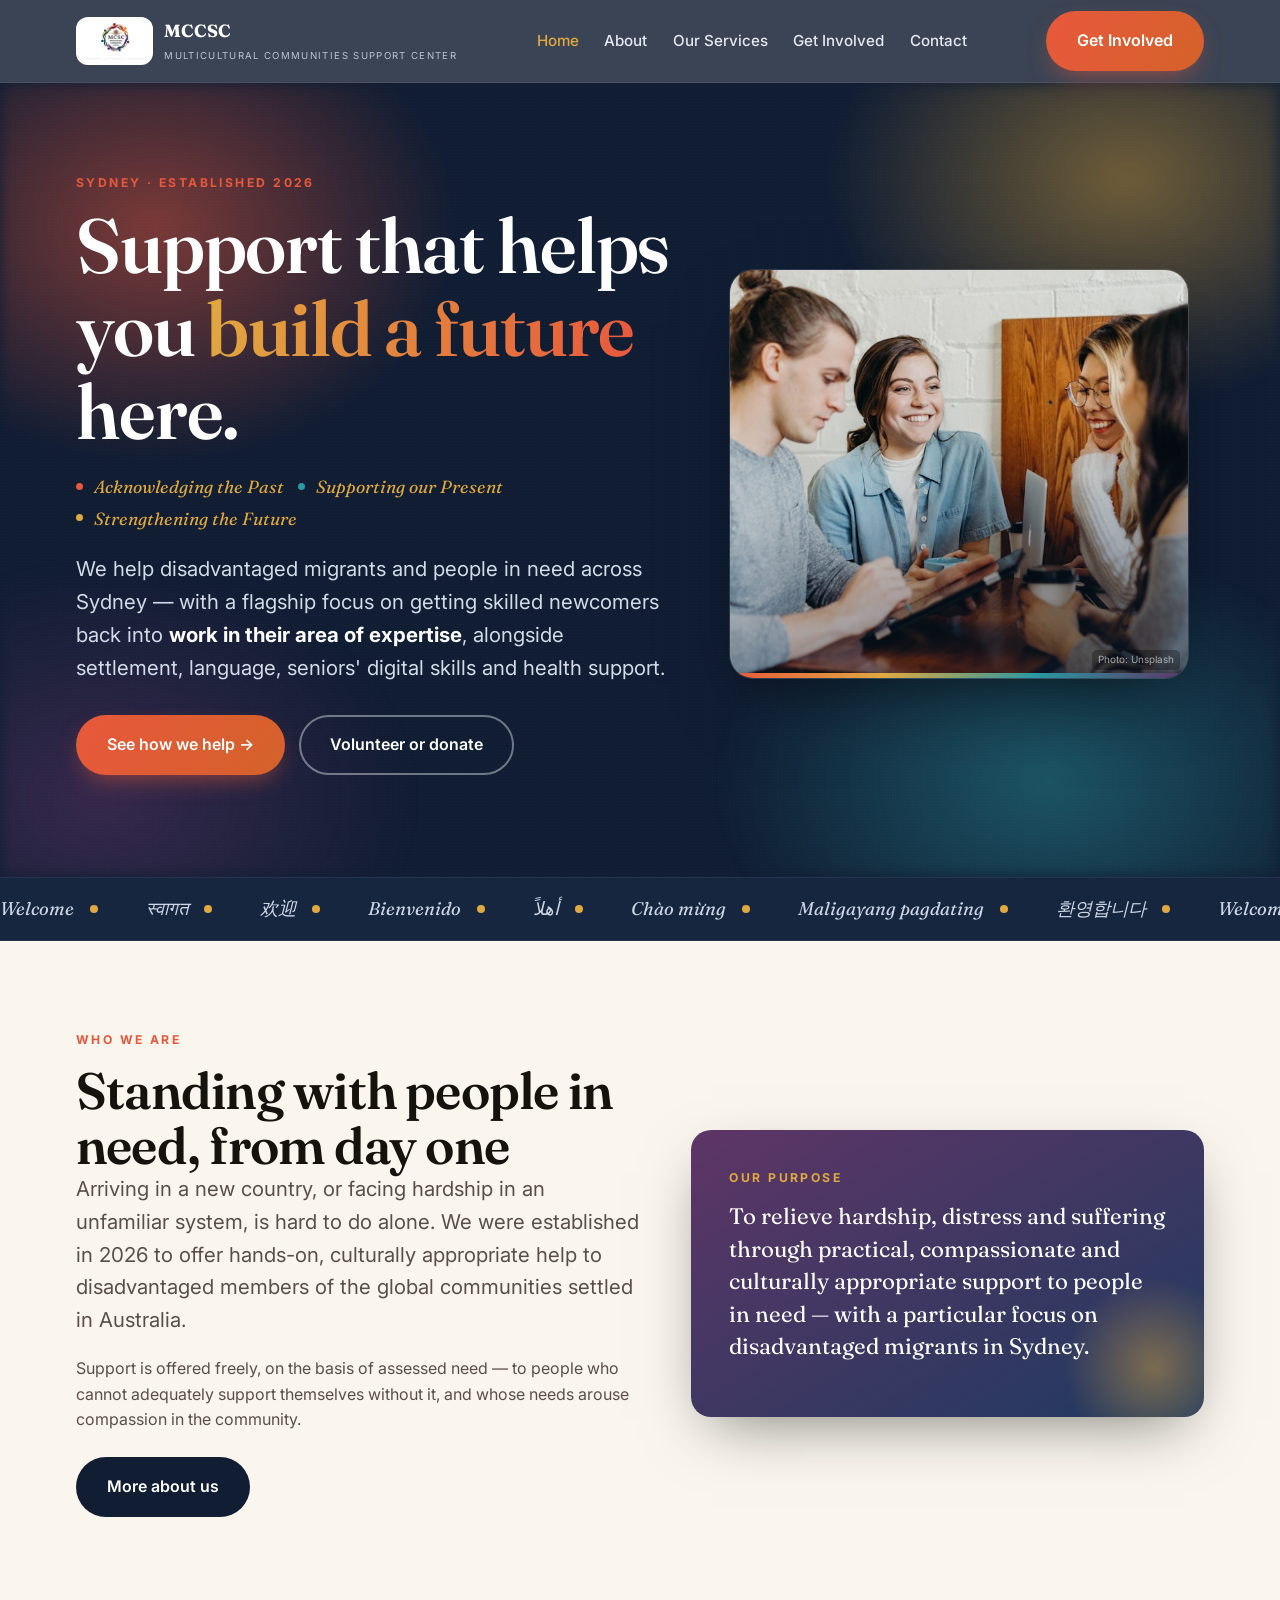
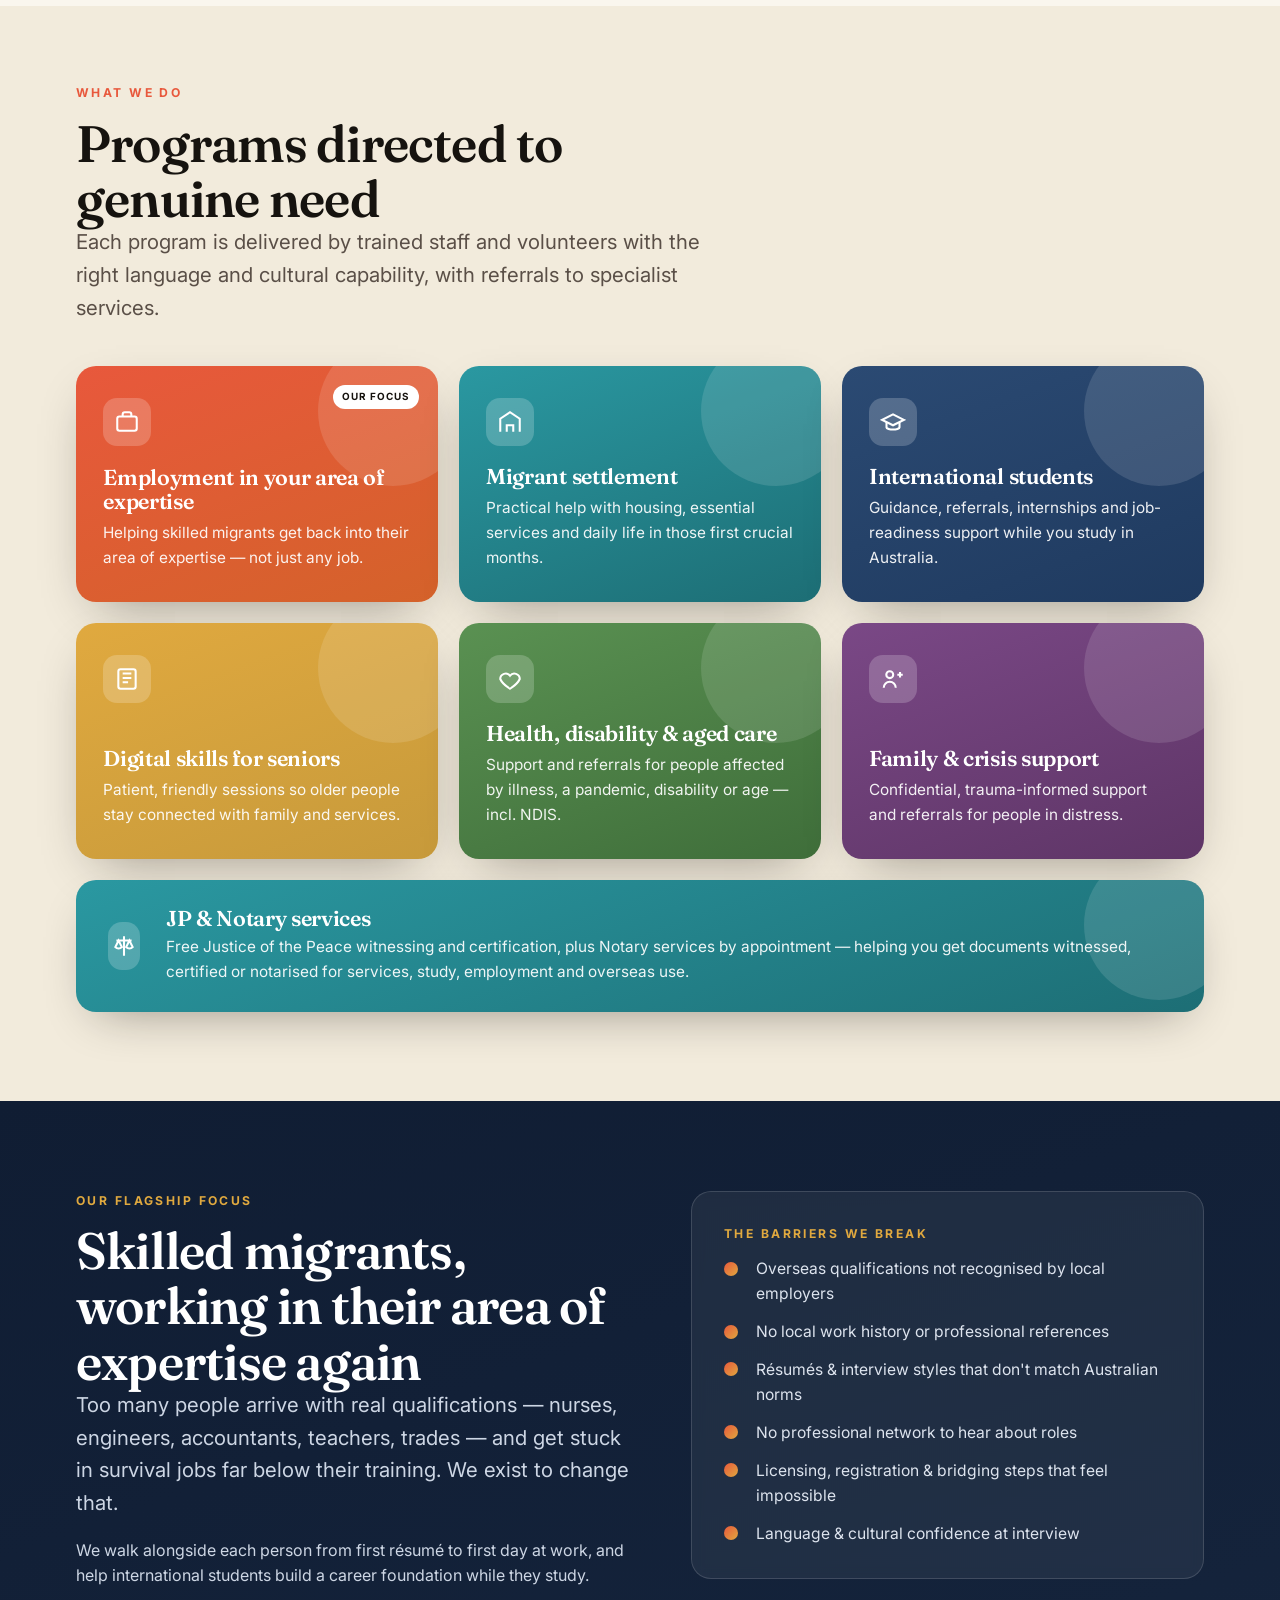
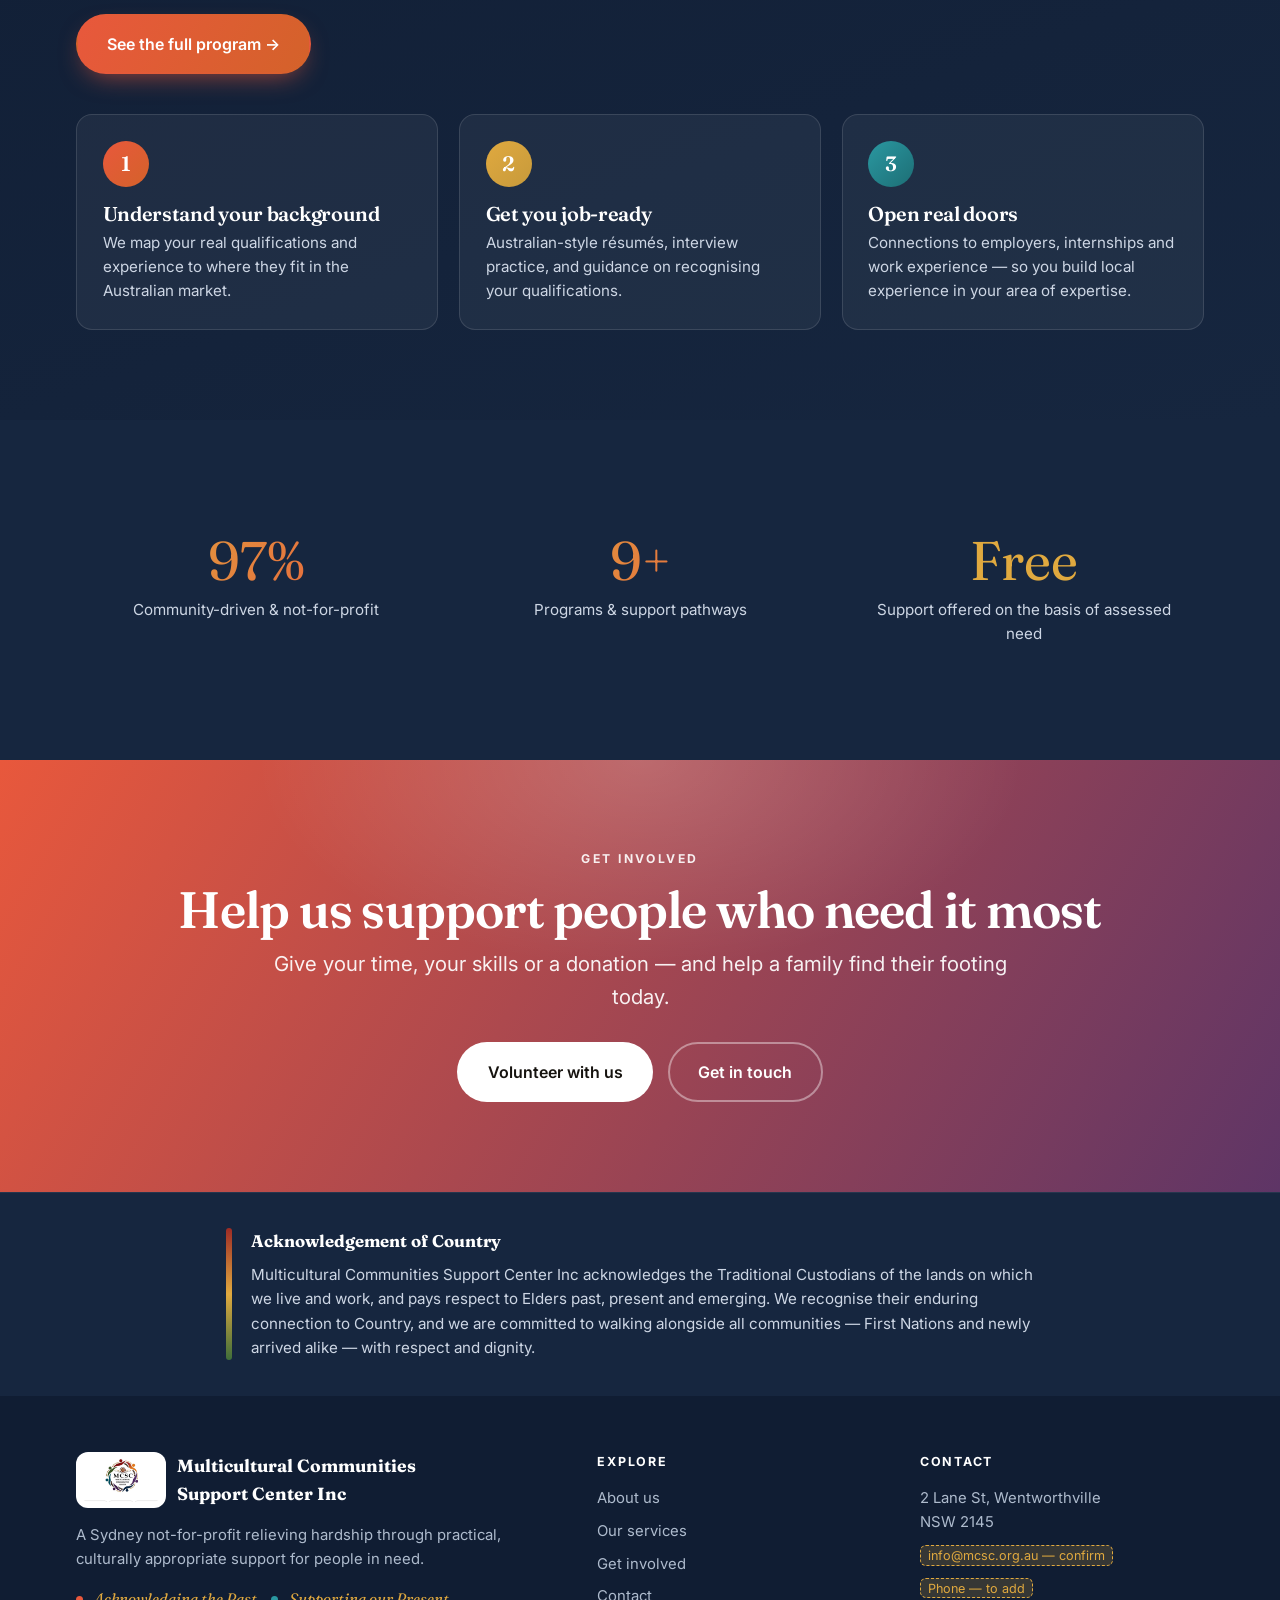
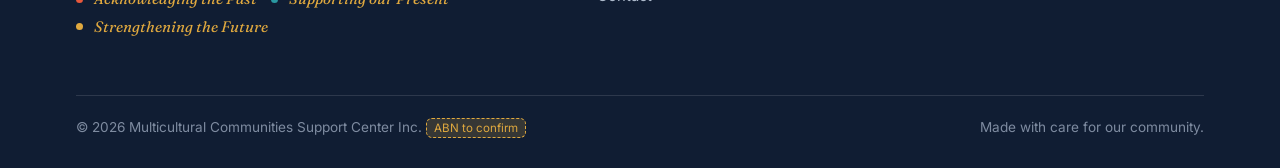
==== commit c37fc8eb: "Rename MCSC to MCCSC site-wide; clarify notarising via public notaries" ====
--- a/index.html
+++ b/index.html
@@ -16,8 +16,8 @@
 <header class="site-header">
   <nav class="nav" aria-label="Primary">
     <a class="brand" href="index.html">
-      <img src="assets/logo.png" alt="MCSC logo">
-      <span><b>MCSC</b><small>Multicultural Communities Support Center</small></span>
+      <img src="assets/logo.png" alt="MCCSC logo">
+      <span><b>MCCSC</b><small>Multicultural Communities Support Center</small></span>
     </a>
     <ul class="nav-links">
       <li><a href="index.html" class="active">Home</a></li>
@@ -200,7 +200,7 @@
   <div class="wrap">
     <div class="foot-grid">
       <div>
-        <div class="foot-brand"><img src="assets/logo.png" alt="MCSC logo"><b>Multicultural Communities<br>Support Center Inc</b></div>
+        <div class="foot-brand"><img src="assets/logo.png" alt="MCCSC logo"><b>Multicultural Communities<br>Support Center Inc</b></div>
         <p>A Sydney not-for-profit relieving hardship through practical, culturally appropriate support for people in need.</p>
         <p class="motto" style="font-size:.95rem;color:var(--gold-b)"><span>Acknowledging the Past</span><span>Supporting our Present</span><span>Strengthening the Future</span></p>
       </div>
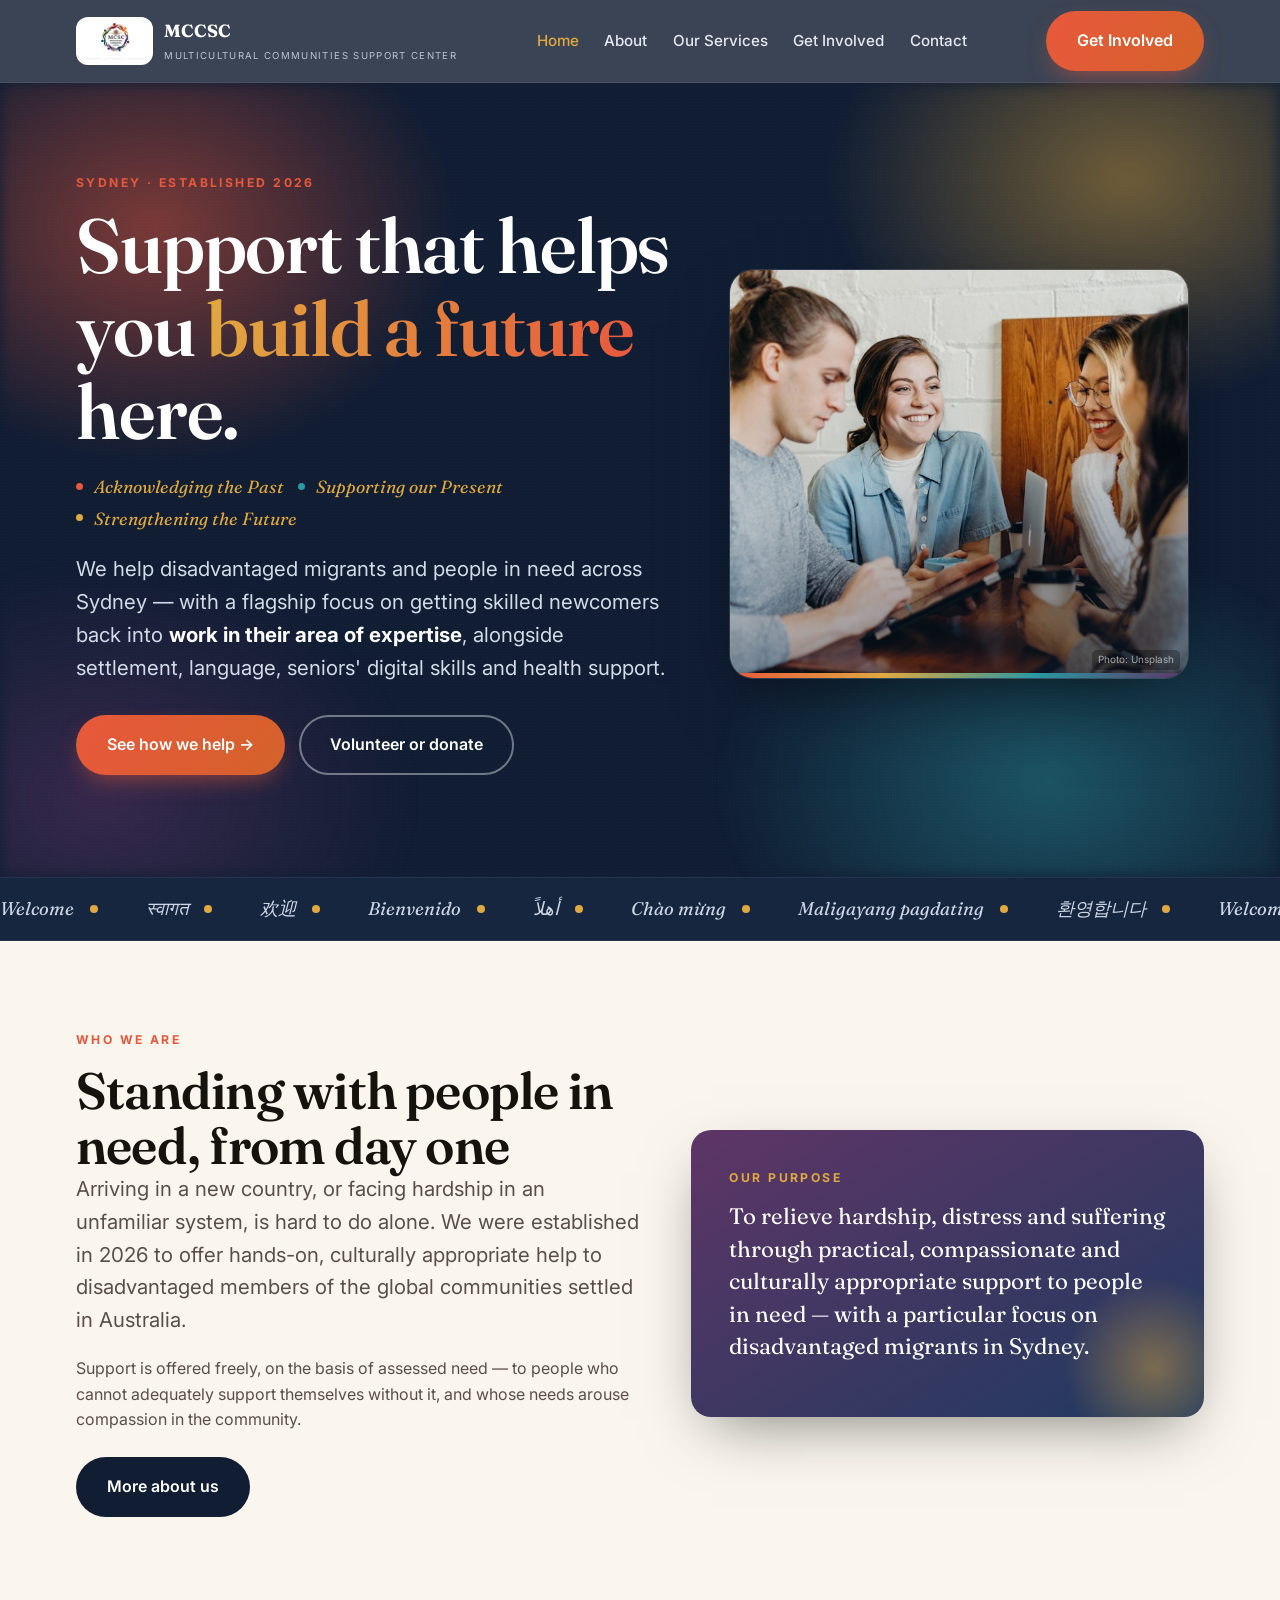
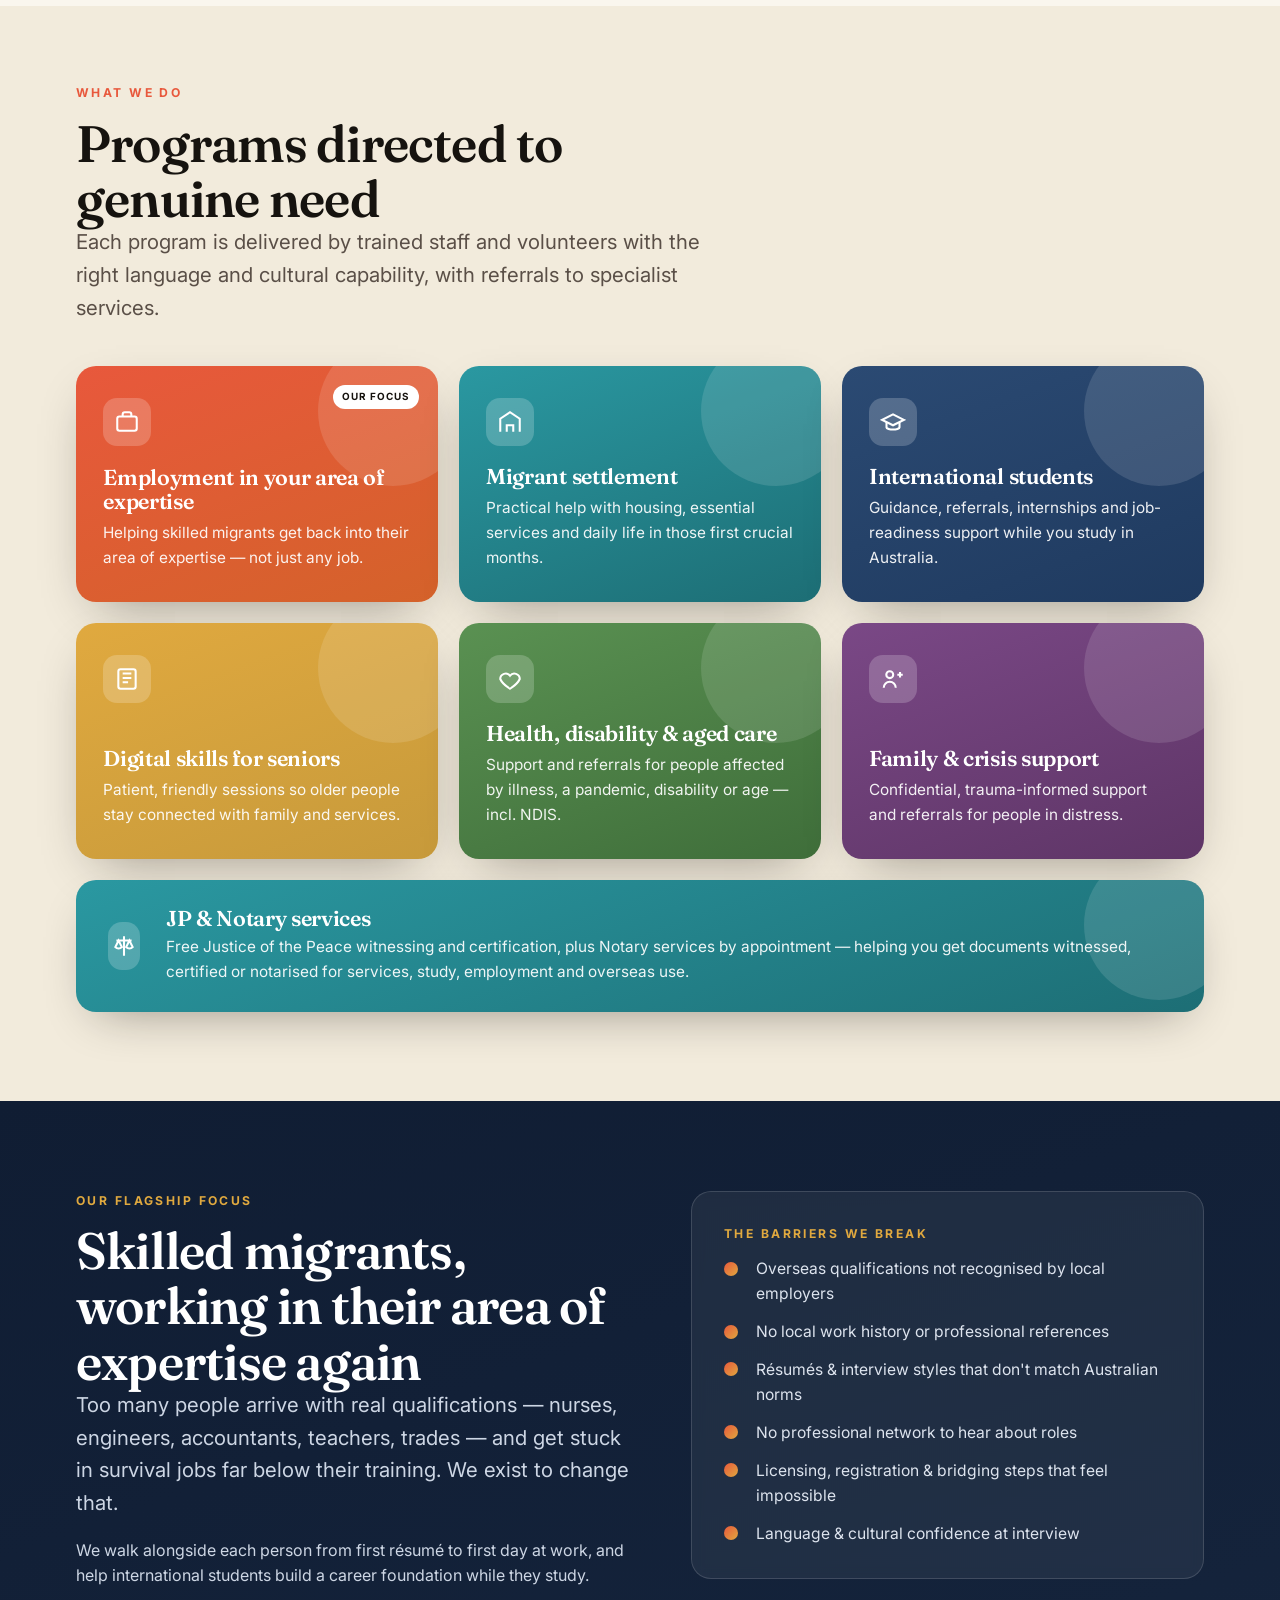
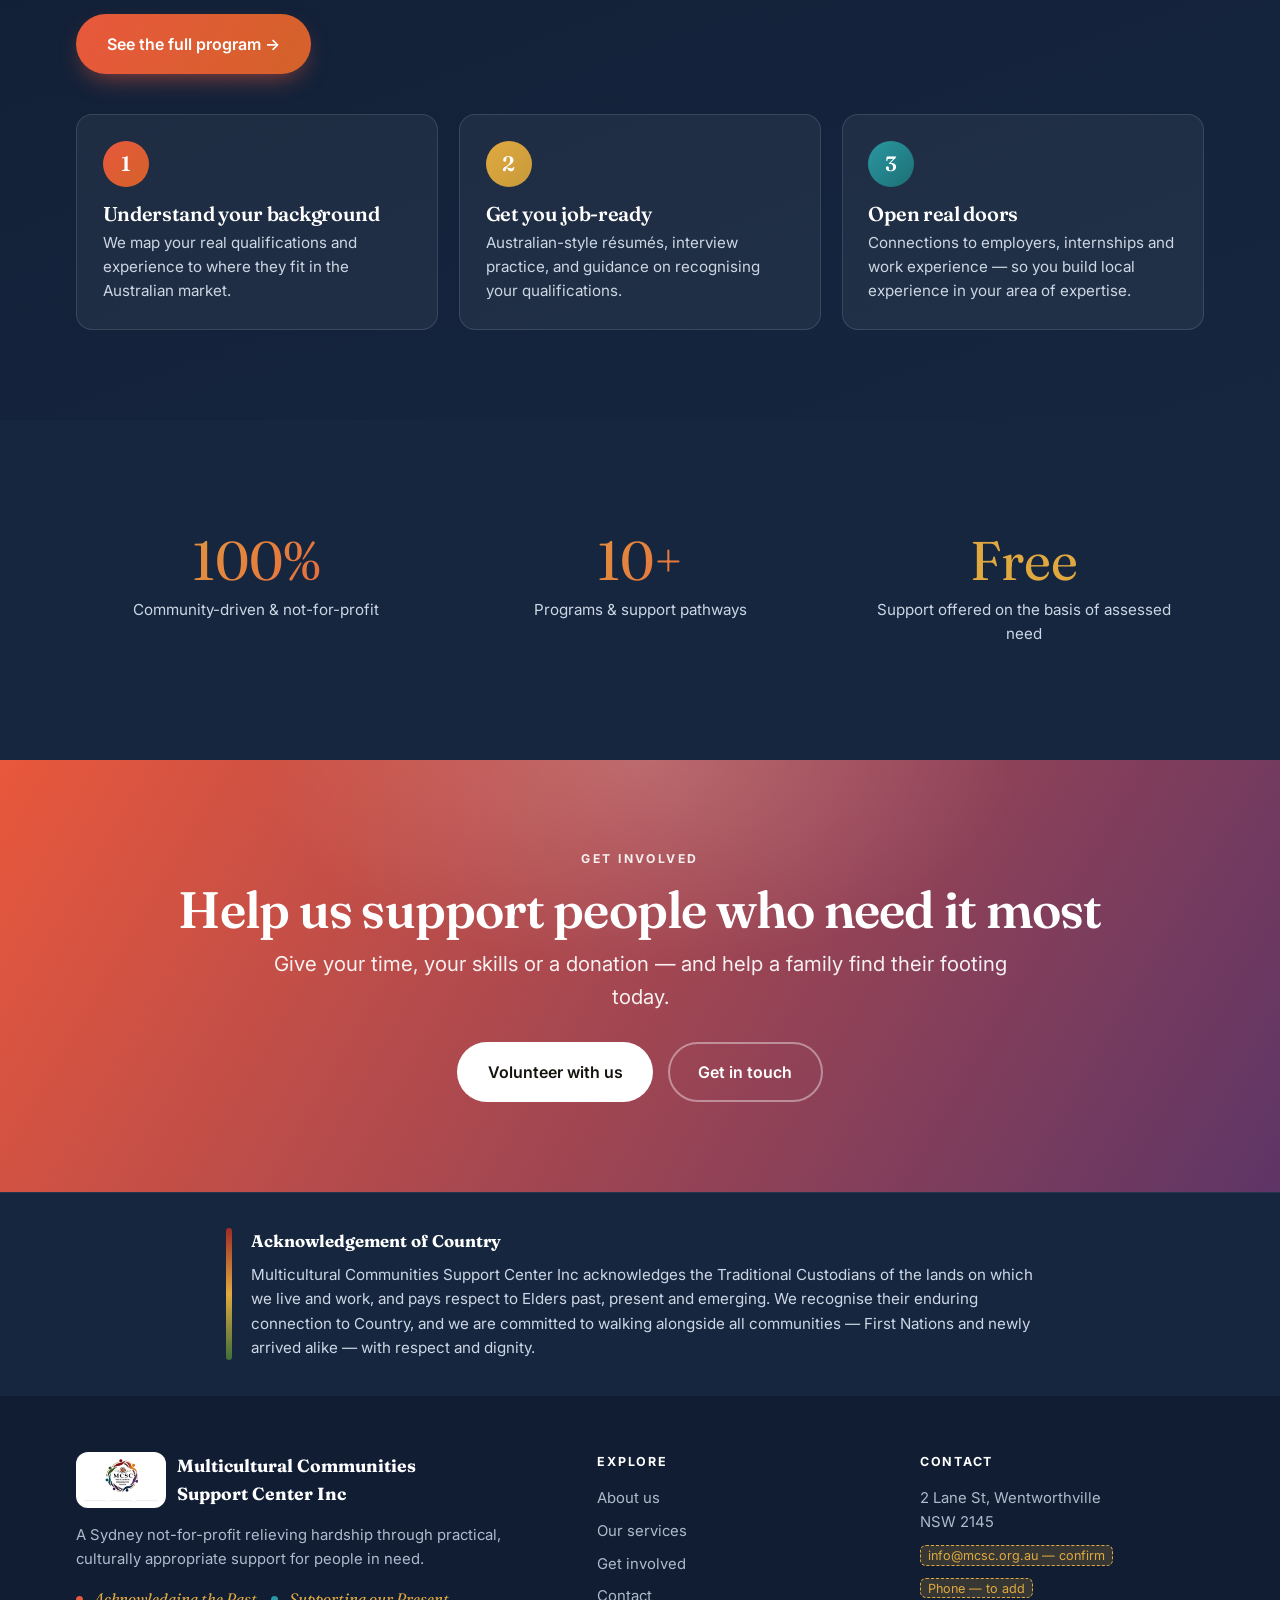
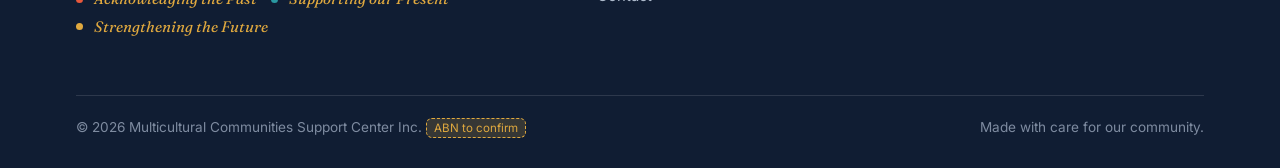
==== commit f3bde77e: "SEO/AEO: add sitemap.xml + robots.txt (AI crawlers), fix meta desc grammar, align FAQ schema wording" ====
--- a/index.html
+++ b/index.html
@@ -4,12 +4,74 @@
 <meta charset="UTF-8">
 <meta name="viewport" content="width=device-width, initial-scale=1">
 <title>Multicultural Communities Support Center Inc — Sydney</title>
-<meta name="description" content="A vibrant Sydney community organisation helping migrants and people in need — with a flagship focus on helping new arrivals finding employment in their area of expertise.">
+<meta name="description" content="A vibrant Sydney community organisation helping migrants and people in need — with a flagship focus on helping skilled newcomers find work in their area of expertise.">
 <link rel="preconnect" href="https://fonts.googleapis.com">
 <link rel="preconnect" href="https://fonts.gstatic.com" crossorigin>
 <link href="https://fonts.googleapis.com/css2?family=Fraunces:opsz,wght@9..144,400;9..144,500;9..144,600;9..144,700&family=Inter:wght@400;500;600;700&display=swap" rel="stylesheet">
 <link rel="stylesheet" href="assets/style2.css">
 <link rel="icon" href="assets/logo.png">
+<link rel="canonical" href="https://mcsc-website.pages.dev/">
+<link rel="sitemap" type="application/xml" href="/sitemap.xml">
+<meta property="og:type" content="website">
+<meta property="og:site_name" content="Multicultural Communities Support Center Inc">
+<meta property="og:title" content="Multicultural Communities Support Center Inc — Sydney">
+<meta property="og:description" content="A Sydney not-for-profit helping disadvantaged migrants and people in need — with a flagship focus on helping skilled newcomers find work in their area of expertise.">
+<meta property="og:url" content="https://mcsc-website.pages.dev/">
+<meta property="og:image" content="https://mcsc-website.pages.dev/assets/hero.jpg">
+<meta property="og:locale" content="en_AU">
+<meta name="twitter:card" content="summary_large_image">
+<meta name="twitter:title" content="Multicultural Communities Support Center Inc — Sydney">
+<meta name="twitter:description" content="A Sydney not-for-profit helping disadvantaged migrants and people in need — with a flagship focus on helping skilled newcomers find work in their area of expertise.">
+<meta name="twitter:image" content="https://mcsc-website.pages.dev/assets/hero.jpg">
+<meta name="robots" content="index, follow">
+<meta name="geo.region" content="AU-NSW">
+<meta name="geo.placename" content="Wentworthville, Sydney">
+<script type="application/ld+json">
+{
+  "@context": "https://schema.org",
+  "@type": [
+    "NGO",
+    "LocalBusiness"
+  ],
+  "name": "Multicultural Communities Support Center Inc",
+  "alternateName": "MCCSC",
+  "url": "https://mcsc-website.pages.dev/",
+  "logo": "https://mcsc-website.pages.dev/assets/logo.png",
+  "image": "https://mcsc-website.pages.dev/assets/hero.jpg",
+  "description": "A Sydney not-for-profit relieving hardship through practical, culturally appropriate support for disadvantaged migrants and people in need.",
+  "foundingDate": "2026",
+  "slogan": "Acknowledging the Past, Supporting our Present, Strengthening the Future",
+  "areaServed": {
+    "@type": "City",
+    "name": "Sydney",
+    "containedInPlace": {
+      "@type": "State",
+      "name": "New South Wales"
+    }
+  },
+  "address": {
+    "@type": "PostalAddress",
+    "streetAddress": "2 Lane St",
+    "addressLocality": "Wentworthville",
+    "addressRegion": "NSW",
+    "postalCode": "2145",
+    "addressCountry": "AU"
+  },
+  "knowsAbout": [
+    "migrant settlement",
+    "employment support",
+    "skilled migrant employment",
+    "international student support",
+    "digital literacy for seniors",
+    "NDIS guidance",
+    "aged care guidance",
+    "family and domestic violence support",
+    "Justice of the Peace services",
+    "Notary services"
+  ],
+  "nonprofitStatus": "NonprofitANBI"
+}
+</script>
 </head>
 <body>
 
--- a/assets/style2.css
+++ b/assets/style2.css
@@ -250,3 +250,61 @@
 .tile.jp-wide h3{margin:0 0 .3rem}
 @media(max-width:880px){.tile.jp-wide{grid-column:1 / -1;flex-direction:column;align-items:flex-start}}
 @media(max-width:560px){.tile.jp-wide{grid-column:auto}}
+
+/* ============================================================
+   PRINT / SAVE-AS-PDF STYLES (A4, ink-friendly)
+   ============================================================ */
+@media print{
+  @page{ size:A4; margin:16mm 14mm; }
+  *{ -webkit-print-color-adjust:exact; print-color-adjust:exact; box-shadow:none!important; text-shadow:none!important; animation:none!important; transition:none!important; }
+  .reveal{ opacity:1!important; transform:none!important; }
+  body{ background:#fff!important; color:#16130f!important; font-size:11pt; line-height:1.45; }
+  /* hide screen-only chrome */
+  .site-header, .nav-toggle, .quick-exit, .strip, .hero .mesh, .hero .grain,
+  .page-hero .mesh, .page-hero .grain, .cta-band, .hero-cta, form .btn, .btn{ display:none!important; }
+  /* neutralise dark sections so they print on white with dark text */
+  .hero, .page-hero, .flagship, .acknowledgement, .bg-ink, .bg-deep,
+  section[style*="var(--deep"], section[style*="var(--paper-2)"]{
+    background:#fff!important; color:#16130f!important; padding:10pt 0!important;
+  }
+  .hero h1, .hero h1 .accent, .hero .lead, .page-hero h1, .page-hero .lead,
+  .flagship h2, .flagship .lead, .flagship .eyebrow, .acknowledgement h4, .acknowledgement p,
+  .step-card h3, .step-card p, .checklist li, .glass .eyebrow,
+  h1, h2, h3, p, li, .lead, .eyebrow, .motto, .stat .l{
+    color:#16130f!important; -webkit-text-fill-color:#16130f!important;
+  }
+  .eyebrow, .motto{ color:#9e2b25!important; -webkit-text-fill-color:#9e2b25!important; }
+  .hero h1 .accent{ color:#d4622a!important; -webkit-text-fill-color:#d4622a!important; }
+  /* program tiles -> bordered white cards, keep a colour accent bar */
+  .tile, .tile.jp-wide{ background:#fff!important; color:#16130f!important; border:1px solid #ccc!important; border-left:4px solid #9e2b25!important; min-height:auto!important; padding:10pt!important; page-break-inside:avoid; }
+  .tile h3, .tile p, .tile .badge{ color:#16130f!important; }
+  .tile .ic, .tile::before, .tile::after, .icard .ic{ display:none!important; }
+  .tile .badge{ background:#eee!important; border:1px solid #ccc; }
+  /* glass / panels / cards -> plain bordered */
+  .glass, .panel, .icard, .purpose-card, .vm-card, .safe-note, .step-card{
+    background:#fff!important; color:#16130f!important; border:1px solid #ccc!important; padding:10pt!important; page-break-inside:avoid;
+  }
+  .icard::before{ display:none!important; }
+  .purpose-card::after, .cta-band::before, .tile::after, .tile::before{ display:none!important; }
+  .checklist li::before{ background:#9e2b25!important; }
+  /* hero photo: keep but constrain */
+  .hero-photo{ box-shadow:none!important; border:1px solid #ccc!important; max-width:70mm; }
+  .hero-photo::after, .hero-photo::before, .hero-photo figcaption{ display:none!important; }
+  /* layout: collapse multi-col grids to stack so nothing clips on A4 */
+  .hero .wrap, .split, .svc-feature, .tiles, .grid2, .steps, .team, .foot-grid, .stats{
+    display:block!important;
+  }
+  .tiles > *, .grid2 > *, .steps > *{ margin-bottom:8pt; }
+  /* stats numbers print dark */
+  .stat .n{ color:#9e2b25!important; -webkit-text-fill-color:#9e2b25!important; font-size:20pt; }
+  /* footer -> simple */
+  .site-footer{ background:#fff!important; color:#16130f!important; border-top:1px solid #ccc; padding:10pt 0!important; }
+  .site-footer h4, .site-footer a, .foot-bottom span, .foot-brand b{ color:#16130f!important; }
+  .foot-brand img, .brand img{ background:#fff!important; }
+  a{ color:#16130f!important; text-decoration:none; }
+  /* show full URL after important links so a printed copy is useful */
+  .site-footer a[href^="mailto"]::after{ content:" (" attr(href) ")"; }
+  section{ page-break-inside:auto; }
+  h2, h3{ page-break-after:avoid; }
+  .todo{ background:#fff!important; border:1px dashed #999; color:#555!important; }
+}
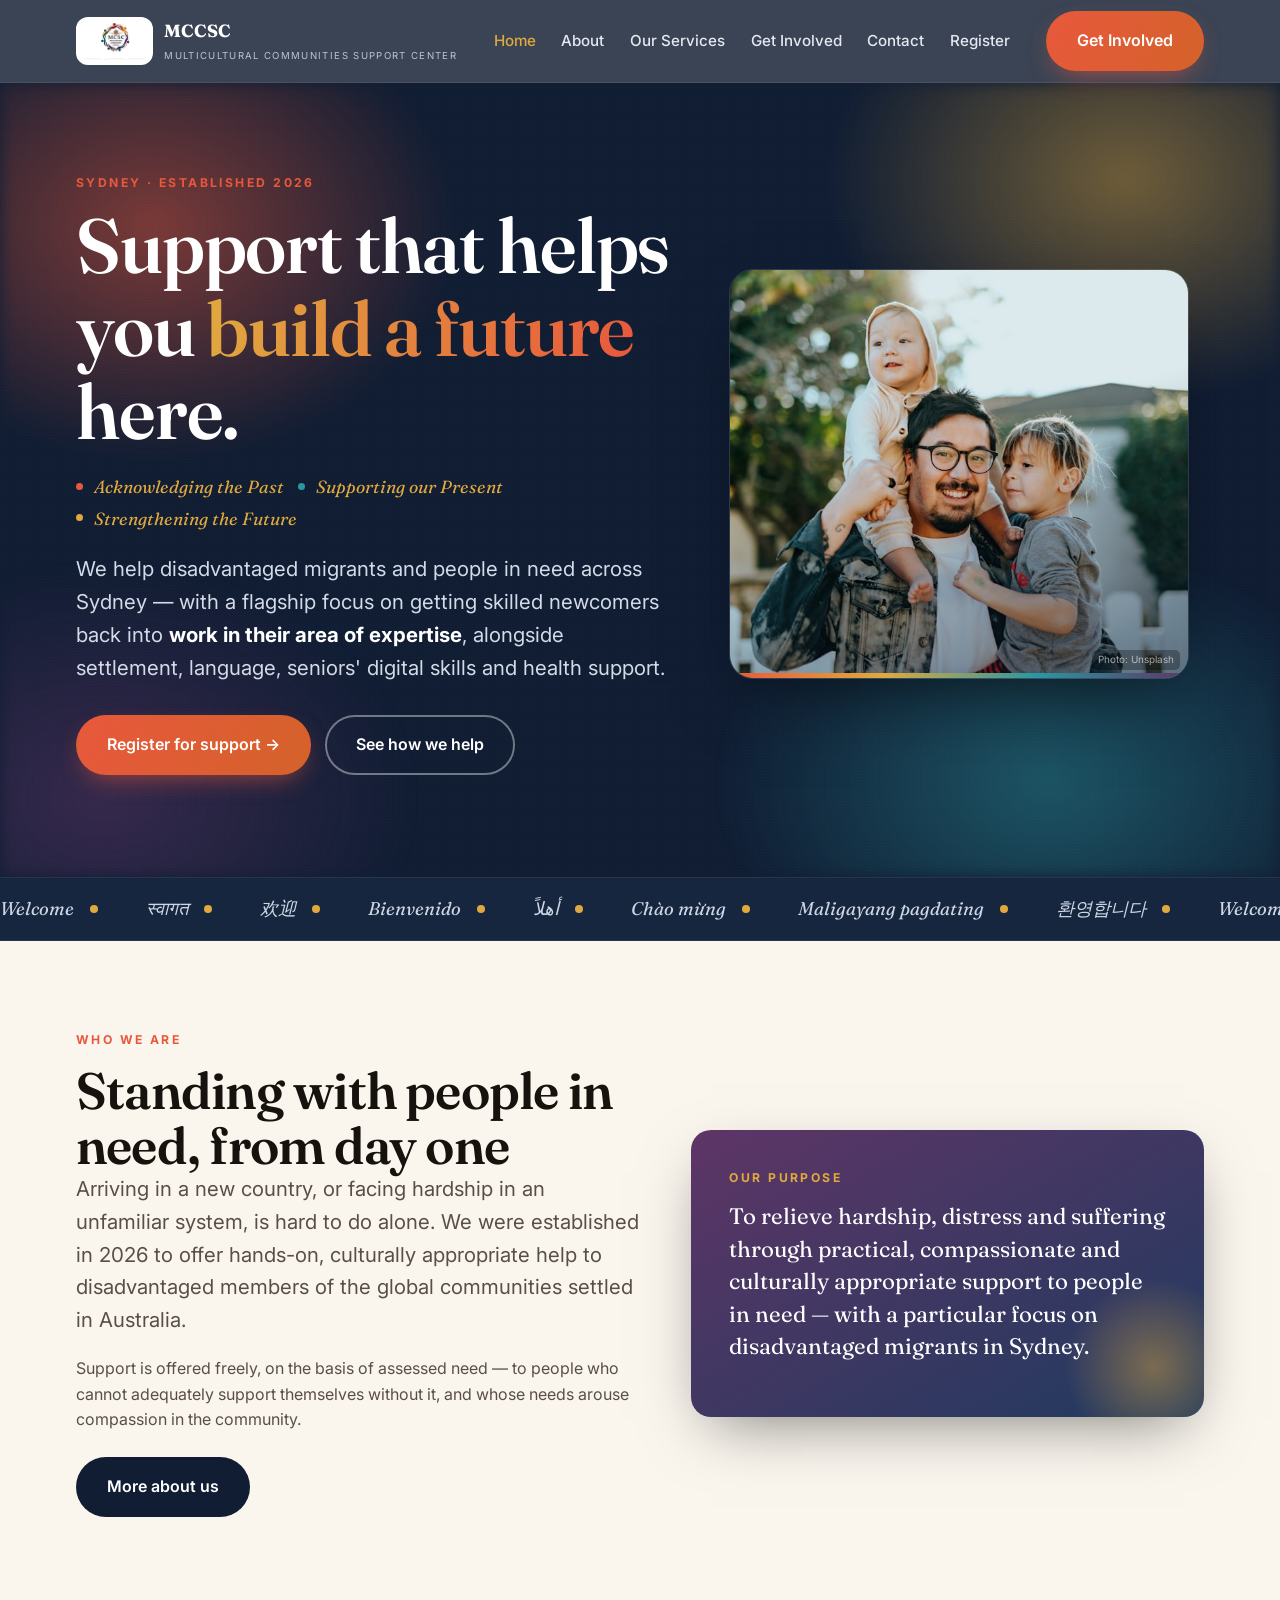
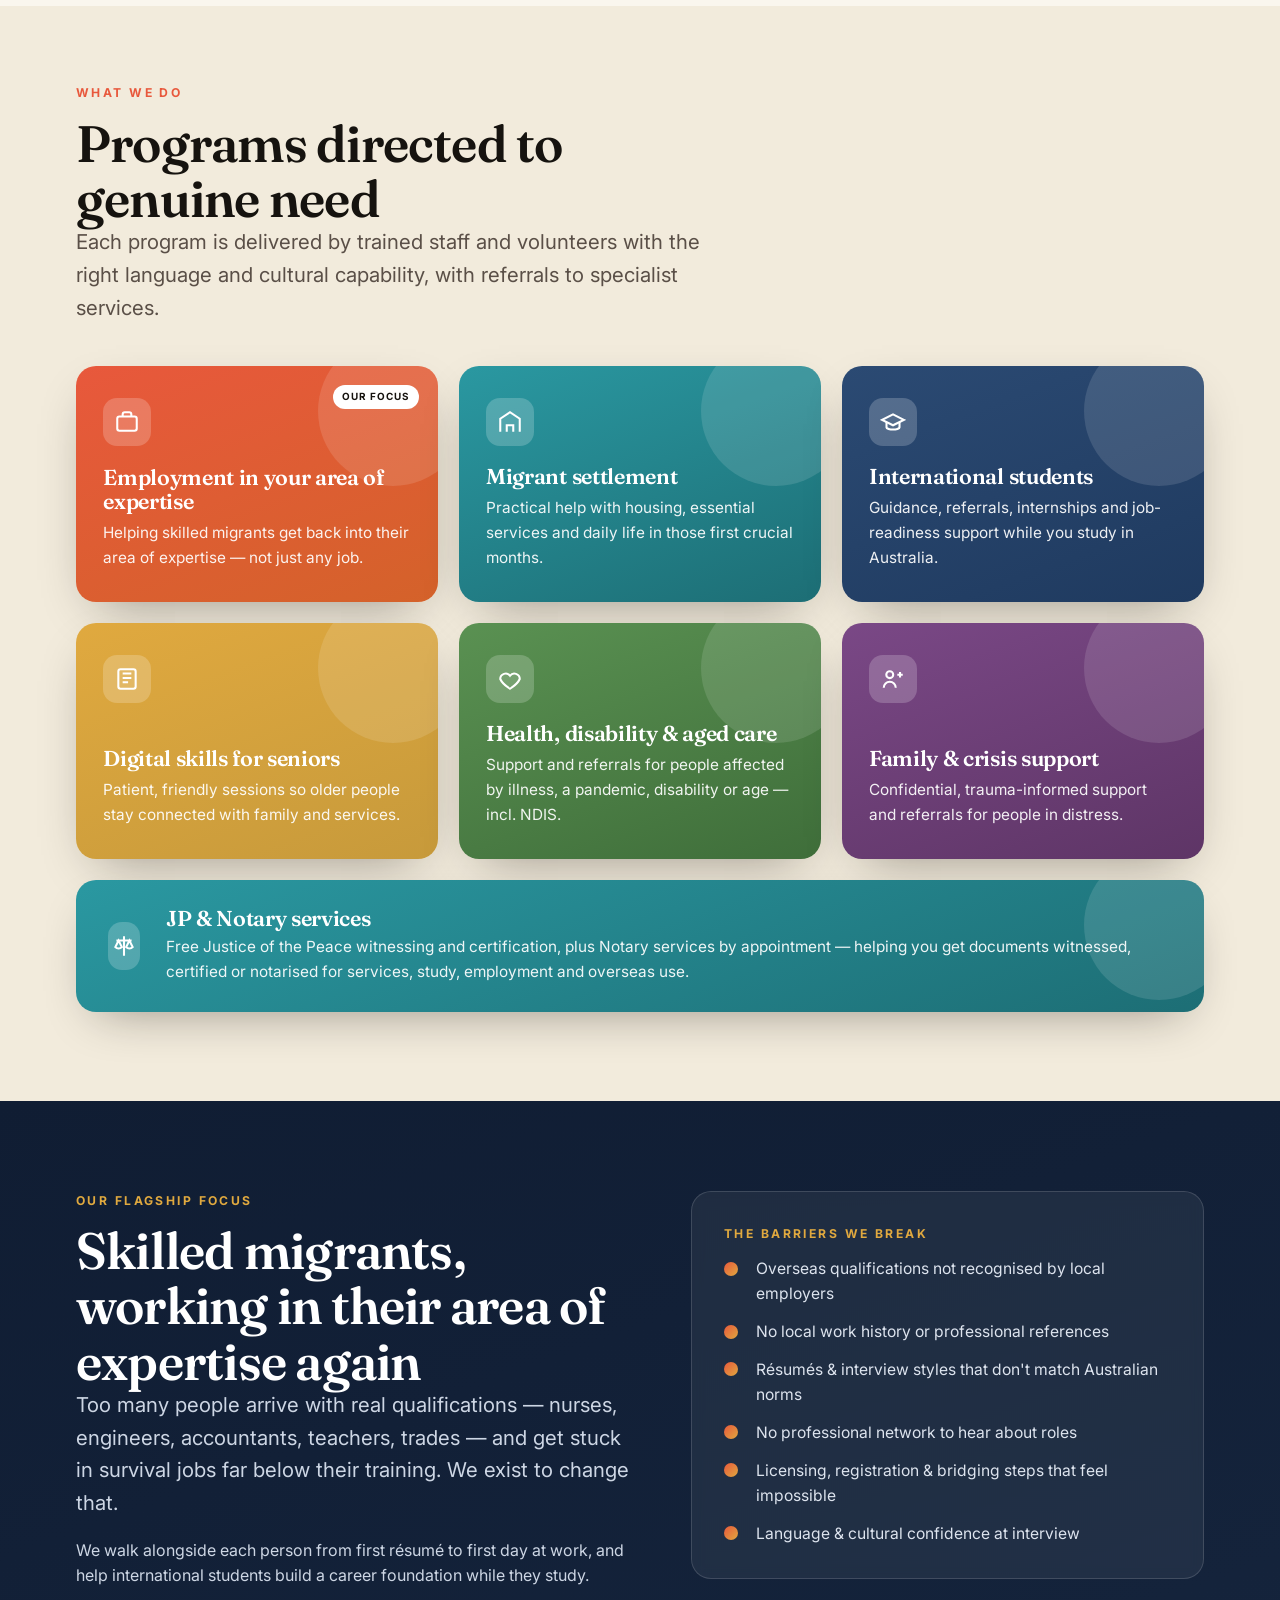
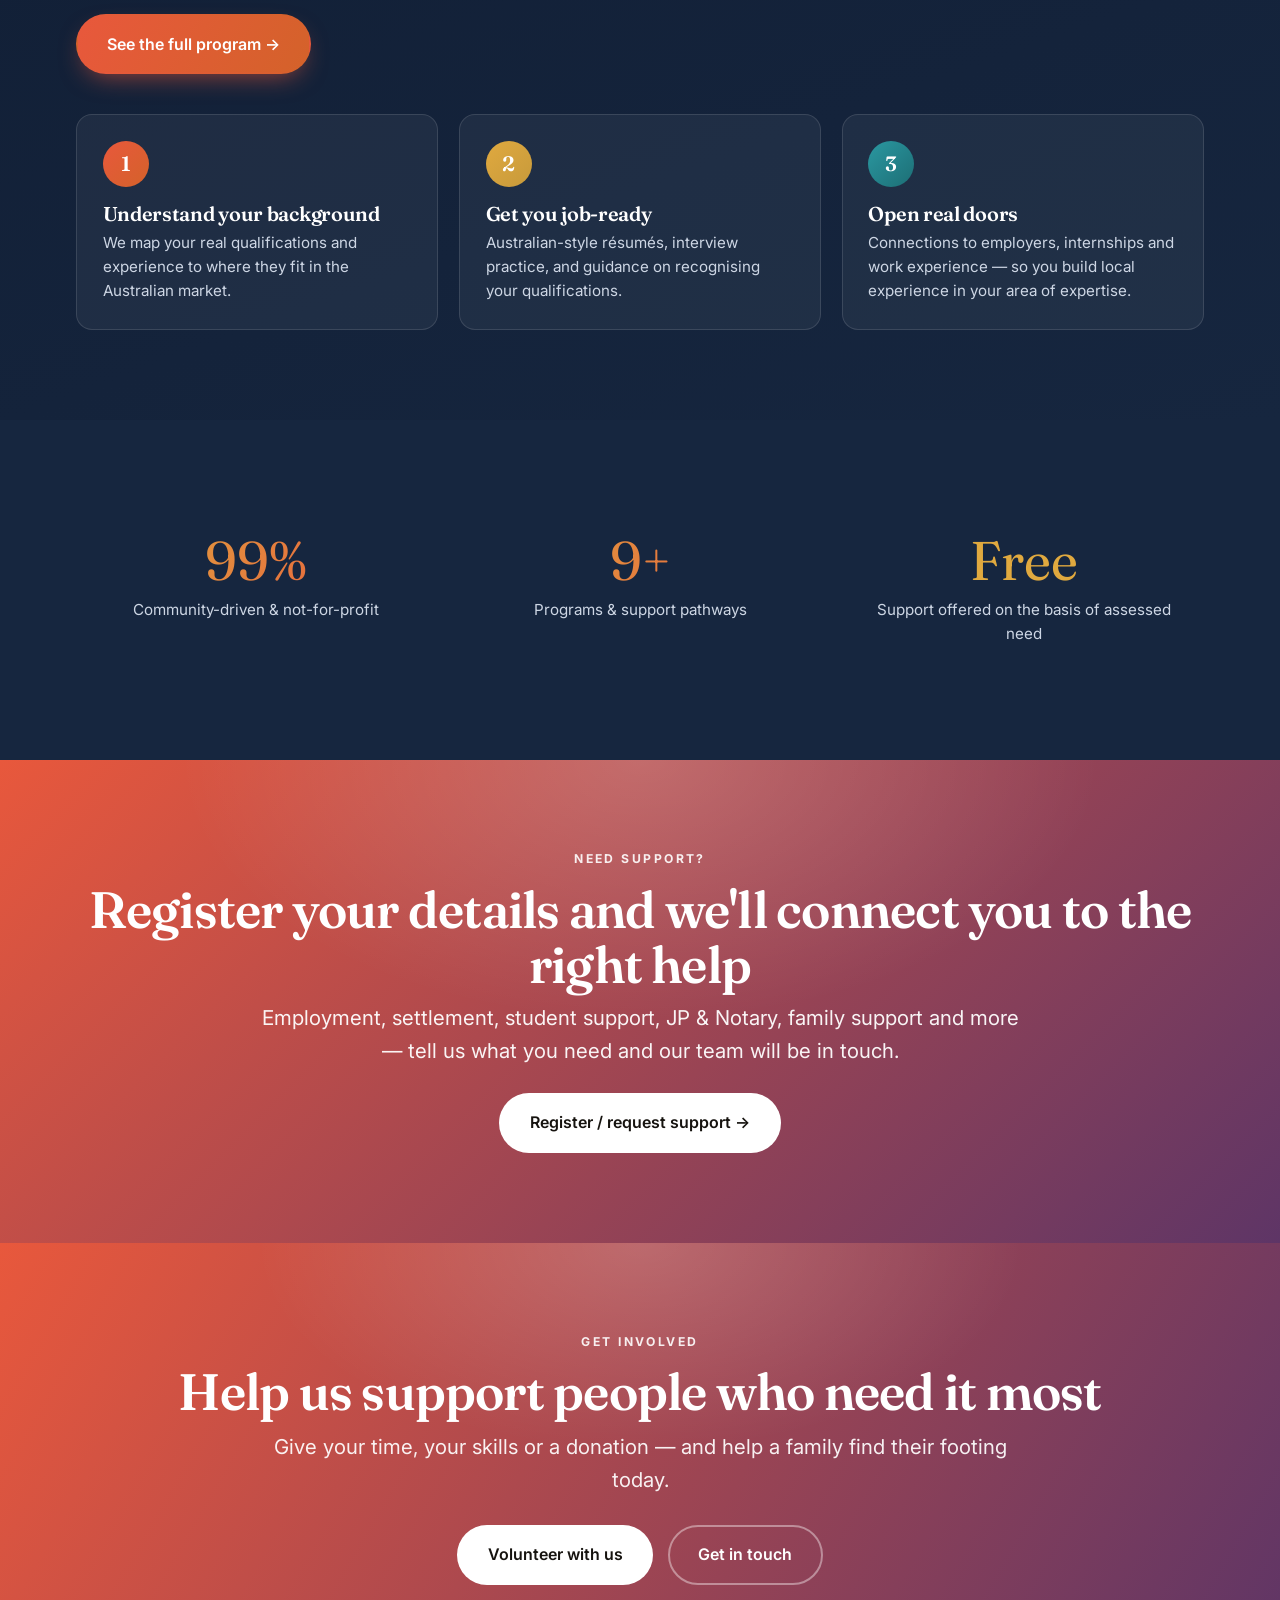
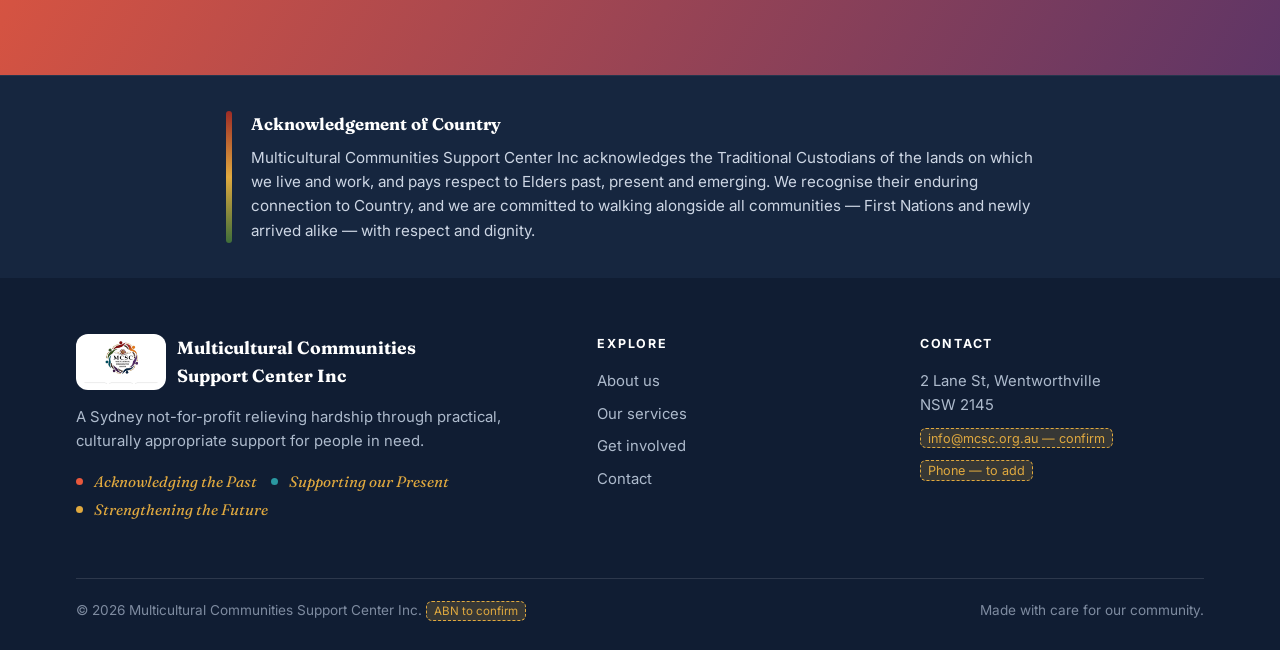
==== commit 07e8fa14: "Add registration/capture page + CTAs; backend-ready form modelled on ISC portal fields" ====
--- a/index.html
+++ b/index.html
@@ -87,6 +87,7 @@
       <li><a href="services.html">Our Services</a></li>
       <li><a href="get-involved.html">Get Involved</a></li>
       <li><a href="contact.html">Contact</a></li>
+      <li><a href="register.html">Register</a></li>
     </ul>
     <a class="btn btn-primary" href="get-involved.html">Get Involved</a>
     <button class="nav-toggle" aria-label="Menu"><span></span><span></span><span></span></button>
@@ -104,8 +105,8 @@
       <p class="motto"><span>Acknowledging the Past</span><span>Supporting our Present</span><span>Strengthening the Future</span></p>
       <p class="lead">We help disadvantaged migrants and people in need across Sydney — with a flagship focus on getting skilled newcomers back into <strong style="color:#fff">work in their area of expertise</strong>, alongside settlement, language, seniors' digital skills and health support.</p>
       <div class="hero-cta">
-        <a class="btn btn-primary" href="services.html">See how we help →</a>
-        <a class="btn btn-ghost" href="get-involved.html">Volunteer or donate</a>
+        <a class="btn btn-primary" href="register.html">Register for support →</a>
+        <a class="btn btn-ghost" href="services.html">See how we help</a>
       </div>
     </div>
     <div class="hero-art" aria-hidden="false">
@@ -236,6 +237,17 @@
 </section>
 
 <!-- CTA -->
+<section class="reg-cta">
+  <div class="wrap reveal">
+    <p class="eyebrow" style="color:rgba(255,255,255,.9)">Need support?</p>
+    <h2>Register your details and we'll connect you to the right help</h2>
+    <p class="lead">Employment, settlement, student support, JP &amp; Notary, family support and more — tell us what you need and our team will be in touch.</p>
+    <div class="cta-row">
+      <a class="btn btn-light" href="register.html">Register / request support →</a>
+    </div>
+  </div>
+</section>
+
 <section class="cta-band">
   <div class="wrap reveal">
     <p class="eyebrow" style="color:rgba(255,255,255,.9)">Get involved</p>
--- a/assets/style2.css
+++ b/assets/style2.css
@@ -308,3 +308,33 @@
   h2, h3{ page-break-after:avoid; }
   .todo{ background:#fff!important; border:1px dashed #999; color:#555!important; }
 }
+
+/* ============================================================
+   REGISTRATION / CAPTURE FORM + CTA
+   ============================================================ */
+.reg-cta{background:linear-gradient(135deg,var(--coral),var(--plum));color:#fff;text-align:center;position:relative;overflow:hidden}
+.reg-cta::before{content:"";position:absolute;inset:0;background:radial-gradient(60% 90% at 50% 0%,rgba(255,255,255,.18),transparent 60%)}
+.reg-cta .wrap{position:relative;z-index:1}
+.reg-cta h2{color:#fff;margin-bottom:.6rem}
+.reg-cta .lead{color:rgba(255,255,255,.94);margin:0 auto 1.6rem}
+.reg-form-wrap{max-width:840px;margin:0 auto}
+.reg-form{background:var(--card);border:1px solid var(--line);border-radius:var(--radius);padding:2.2rem;box-shadow:var(--shadow);text-align:left}
+.reg-grid{display:grid;grid-template-columns:1fr 1fr;gap:1.1rem}
+@media(max-width:640px){.reg-grid{grid-template-columns:1fr}}
+.reg-form .field-full{grid-column:1 / -1}
+.reg-form label{display:block;font-size:.88rem;font-weight:600;margin-bottom:.35rem;color:var(--ink)}
+.reg-form label .req{color:var(--coral)}
+.reg-form input,.reg-form select,.reg-form textarea{width:100%;padding:.75rem .85rem;border:1.5px solid var(--line);border-radius:11px;font-family:inherit;font-size:.96rem;background:#fff;color:var(--ink)}
+.reg-form input:focus,.reg-form select:focus,.reg-form textarea:focus{outline:2px solid var(--teal-b);outline-offset:1px;border-color:var(--teal-b)}
+.reg-form .hint{font-size:.82rem;color:var(--ink-soft);margin:.3rem 0 0}
+.reg-actions{margin-top:1.4rem;display:flex;align-items:center;gap:1rem;flex-wrap:wrap}
+.reg-msg{font-size:.92rem;margin:0;color:var(--teal)}
+.reg-msg.error{color:var(--red)}
+.consent{display:flex;gap:.6rem;align-items:flex-start;margin-top:1.1rem;font-size:.88rem;color:var(--ink-soft)}
+.consent input{width:auto;margin-top:.2rem;flex:none}
+.section-divider{grid-column:1 / -1;border:0;border-top:1px solid var(--line);margin:.6rem 0 .2rem}
+.section-divider+*{margin-top:0}
+.form-section-label{grid-column:1 / -1;font-family:var(--serif);font-size:1.05rem;color:var(--ink);margin:.4rem 0 0}
+.it-note{grid-column:1 / -1;background:rgba(224,169,63,.12);border:1px dashed var(--gold-b);border-radius:10px;padding:.7rem .9rem;font-size:.84rem;color:#8a6a1e}
+.btn-light{background:#fff;color:var(--ink)}
+.btn-light:hover{background:var(--paper-2);text-decoration:none}
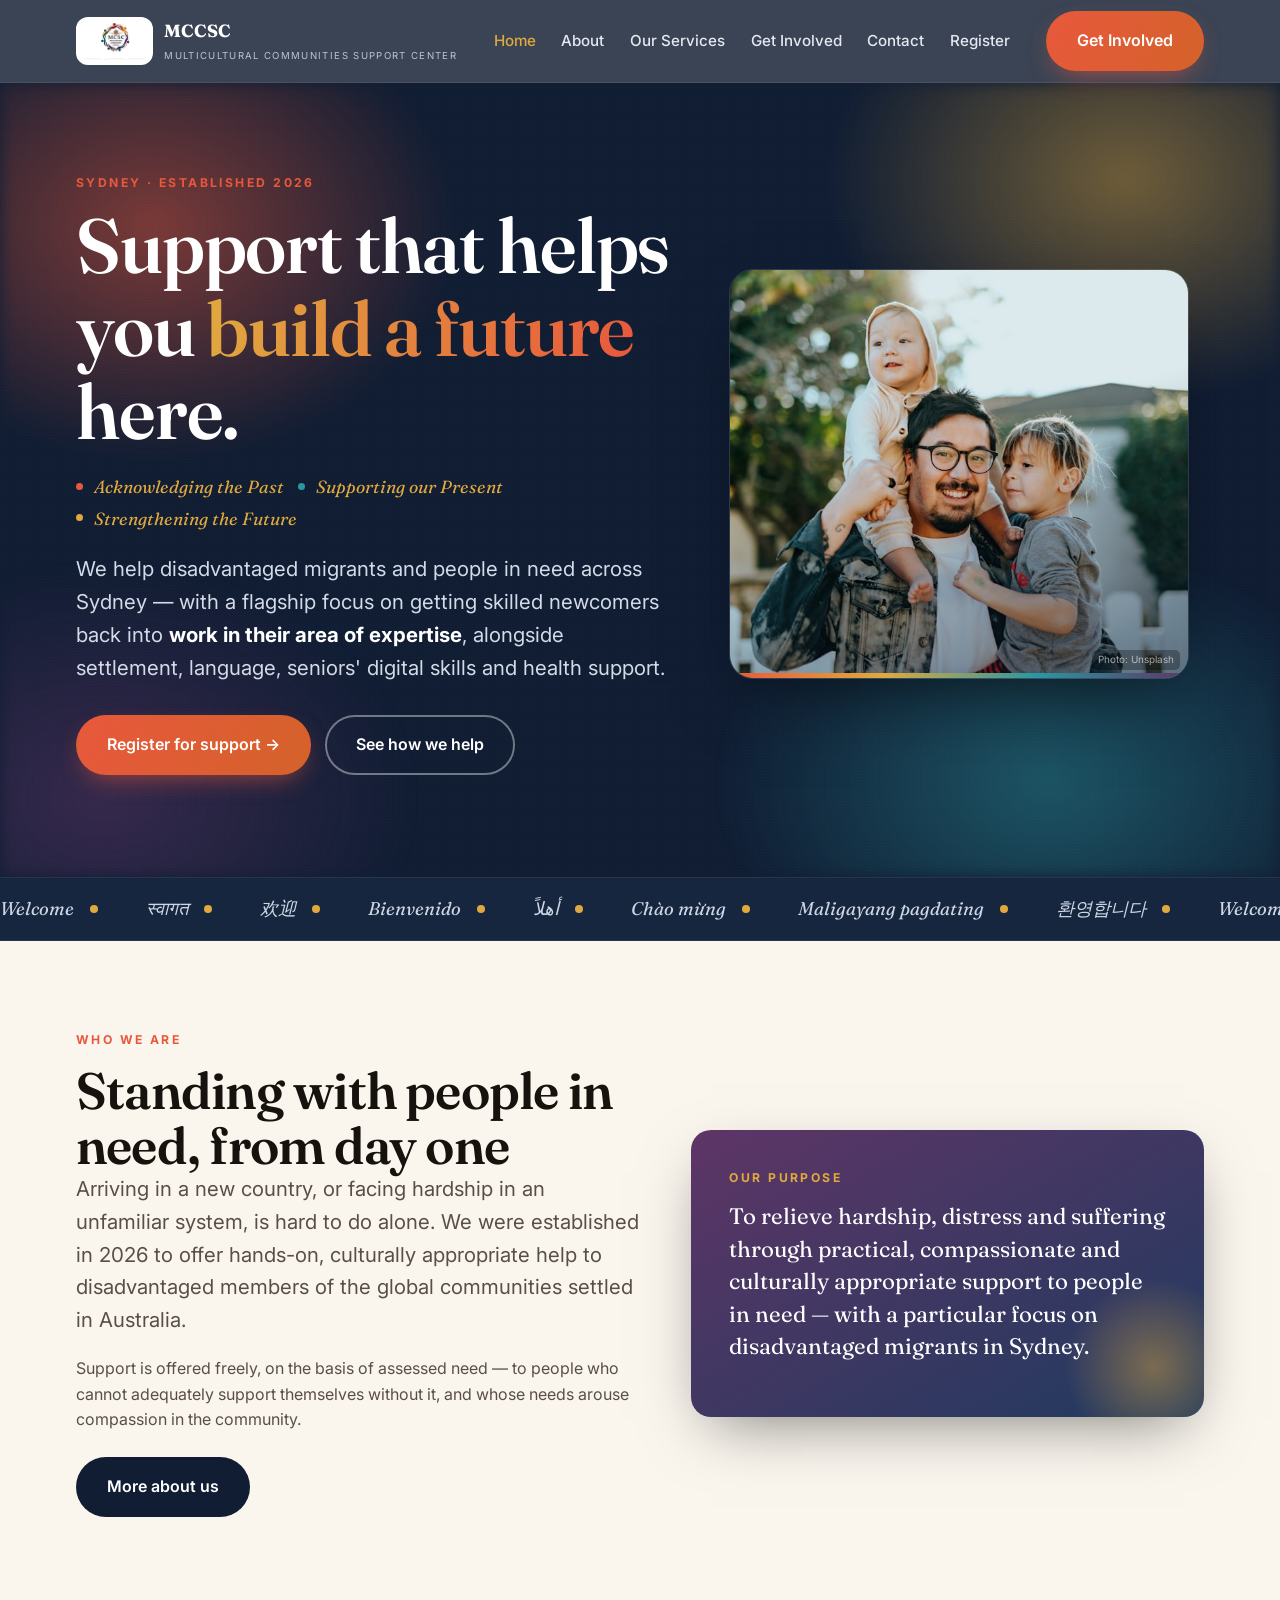
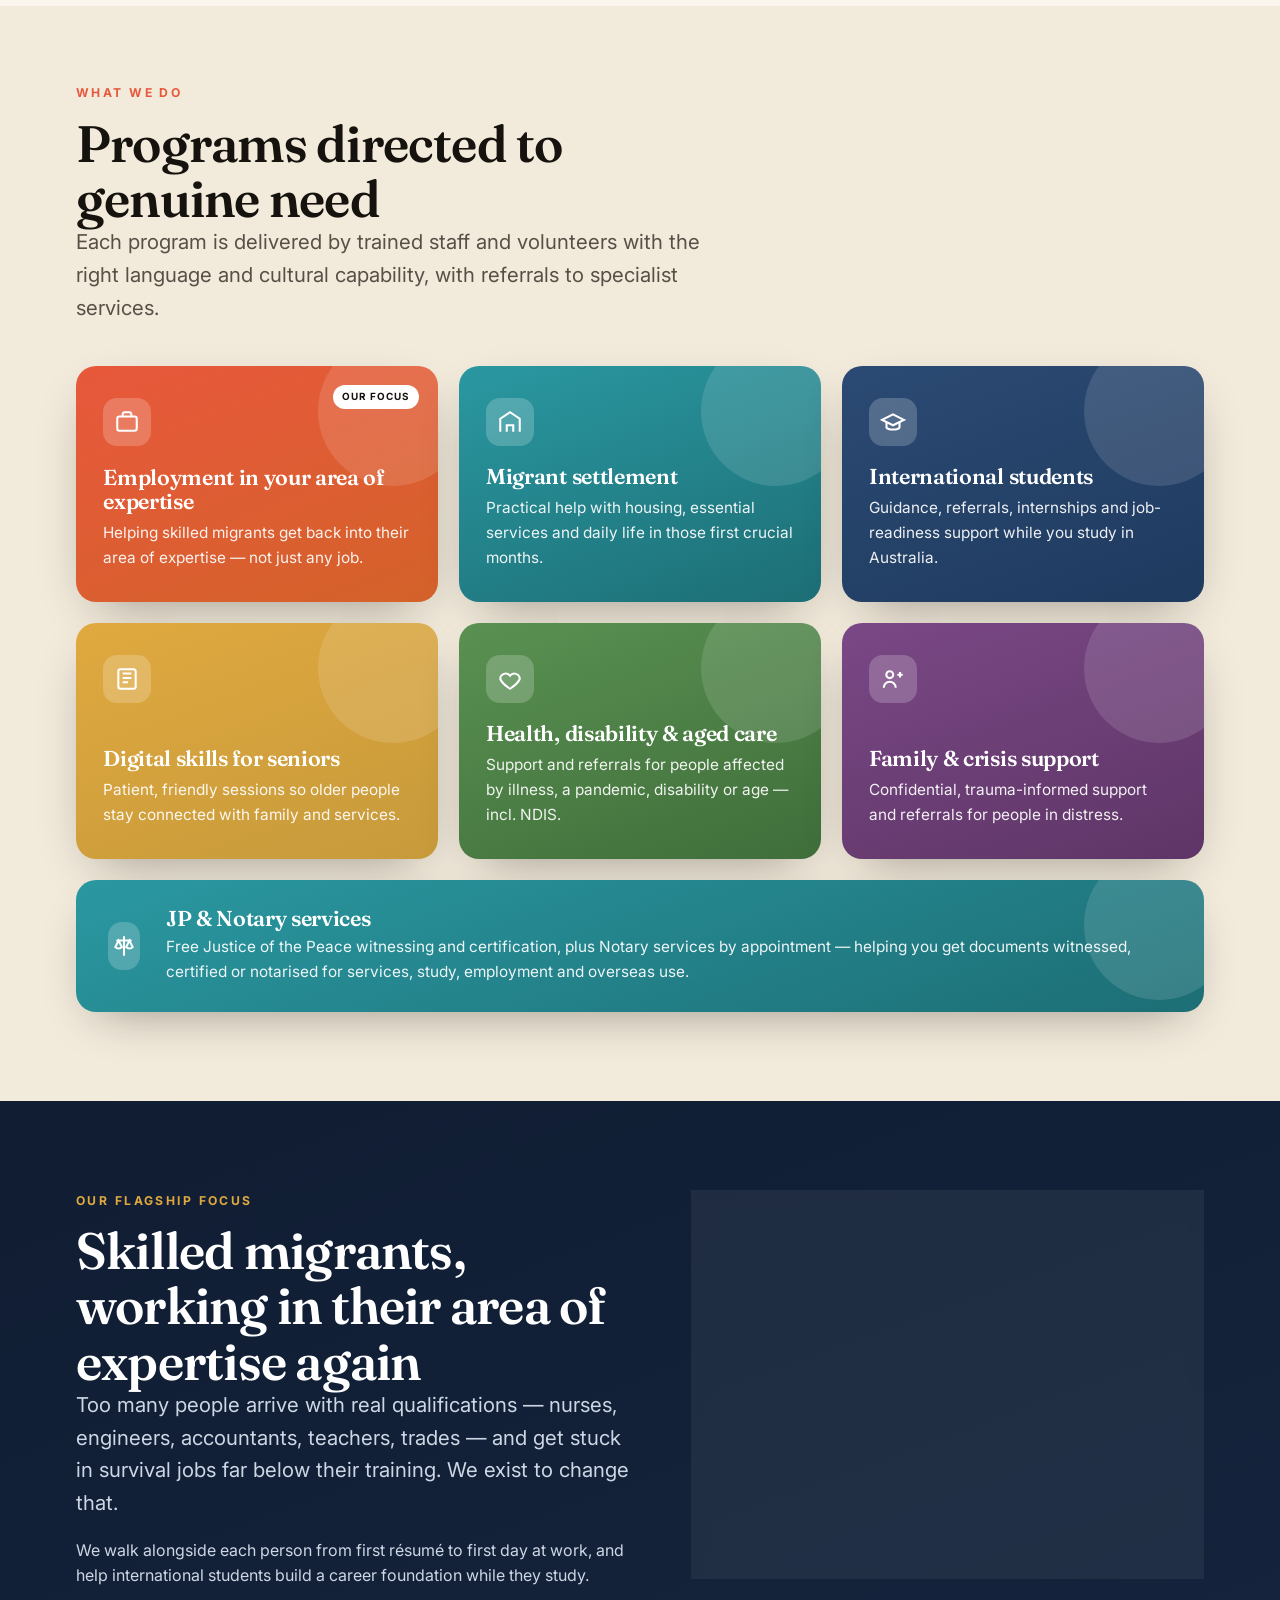
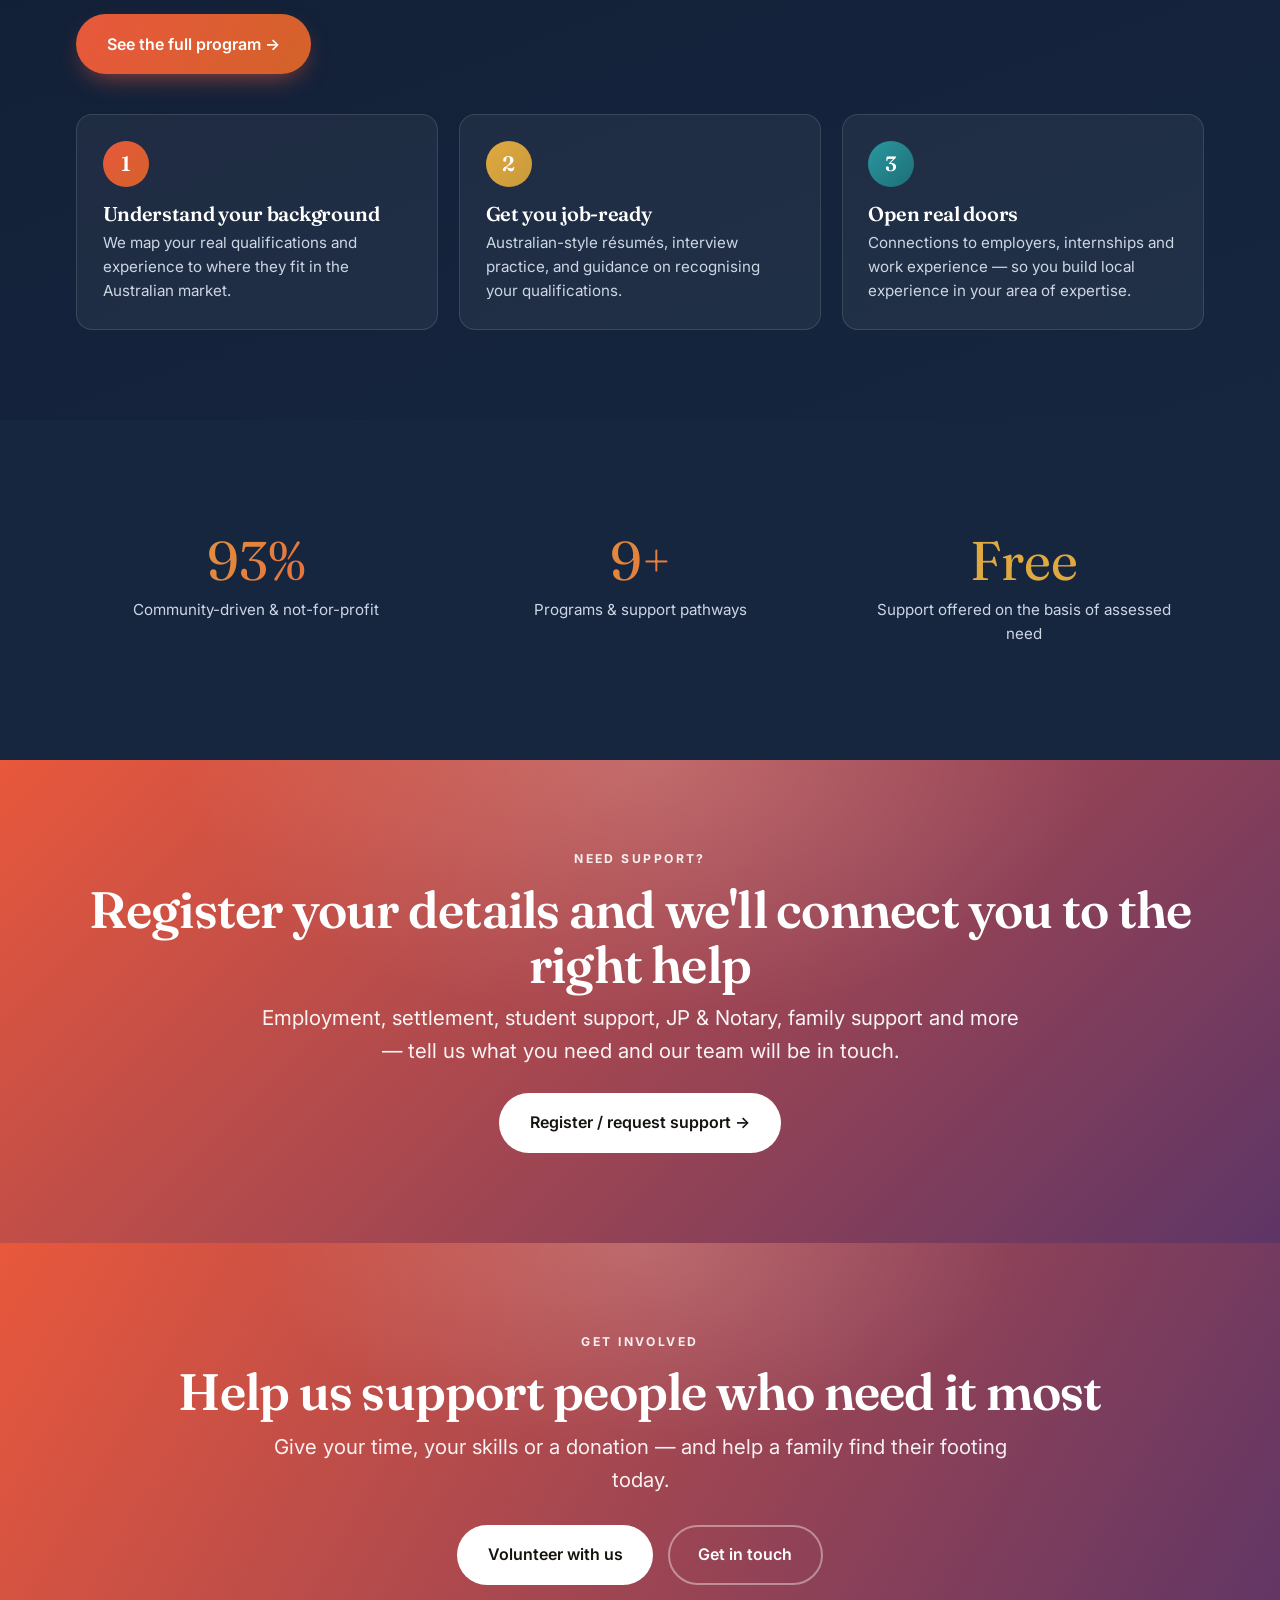
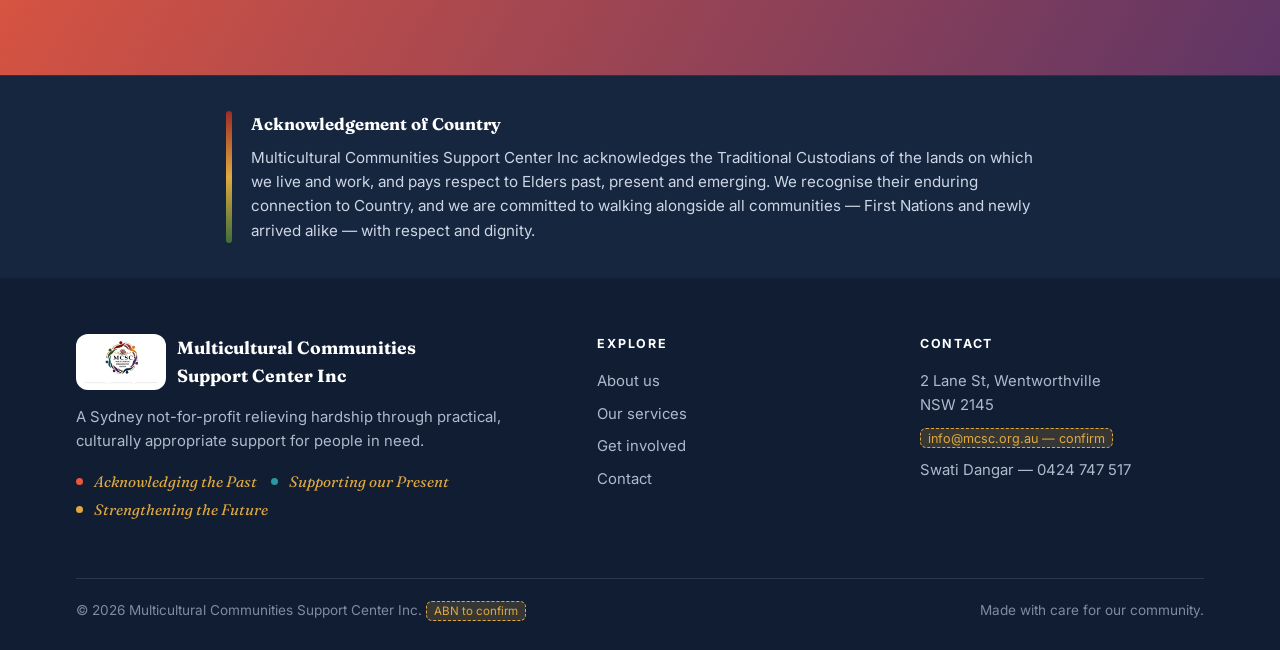
==== commit 7ae22260: "Update website contact to Swati Dangar and 0424 747 517" ====
--- a/index.html
+++ b/index.html
@@ -286,7 +286,7 @@
         <h4>Contact</h4>
         <a href="#">2 Lane St, Wentworthville<br>NSW 2145</a>
         <a href="mailto:info@mcsc.org.au"><span class="todo">info@mcsc.org.au — confirm</span></a>
-        <a href="tel:"><span class="todo">Phone — to add</span></a>
+        <a href="tel:+61424747517">Swati Dangar — 0424 747 517</a>
       </div>
     </div>
     <div class="foot-bottom">
--- a/assets/style2.css
+++ b/assets/style2.css
@@ -338,3 +338,21 @@
 .it-note{grid-column:1 / -1;background:rgba(224,169,63,.12);border:1px dashed var(--gold-b);border-radius:10px;padding:.7rem .9rem;font-size:.84rem;color:#8a6a1e}
 .btn-light{background:#fff;color:var(--ink)}
 .btn-light:hover{background:var(--paper-2);text-decoration:none}
+
+/* ---- optional webcam photo capture ---- */
+.photo-capture{grid-column:1 / -1;background:#fff;border:1.5px solid var(--line);border-radius:14px;padding:1.2rem;margin-top:.2rem}
+.photo-capture .pc-head{display:flex;justify-content:space-between;align-items:center;gap:1rem;flex-wrap:wrap}
+.photo-capture h4{margin:0;font-family:var(--serif);font-size:1.05rem}
+.photo-capture .pc-opt{font-size:.8rem;color:var(--ink-soft);font-weight:400}
+.photo-capture p.pc-why{font-size:.86rem;color:var(--ink-soft);margin:.5rem 0 0}
+.pc-stage{margin-top:.9rem;display:none}
+.pc-stage.on{display:block}
+.pc-video,.pc-shot{width:100%;max-width:320px;aspect-ratio:4/3;object-fit:cover;background:var(--paper-2);border-radius:12px;border:1px solid var(--line)}
+.pc-shot{display:none}
+.pc-btns{display:flex;gap:.6rem;flex-wrap:wrap;margin-top:.8rem}
+.pc-mini{font-size:.9rem;padding:.55rem 1.1rem;border-radius:999px;border:1.5px solid var(--line);background:#fff;color:var(--ink);font-weight:600;cursor:pointer}
+.pc-mini:hover{border-color:var(--ink)}
+.pc-mini.primary{background:var(--teal-b);color:#fff;border-color:var(--teal-b)}
+.pc-mini.primary:hover{background:var(--teal)}
+.pc-status{font-size:.85rem;color:var(--ink-soft);margin:.6rem 0 0}
+.pc-status.err{color:var(--red)}
